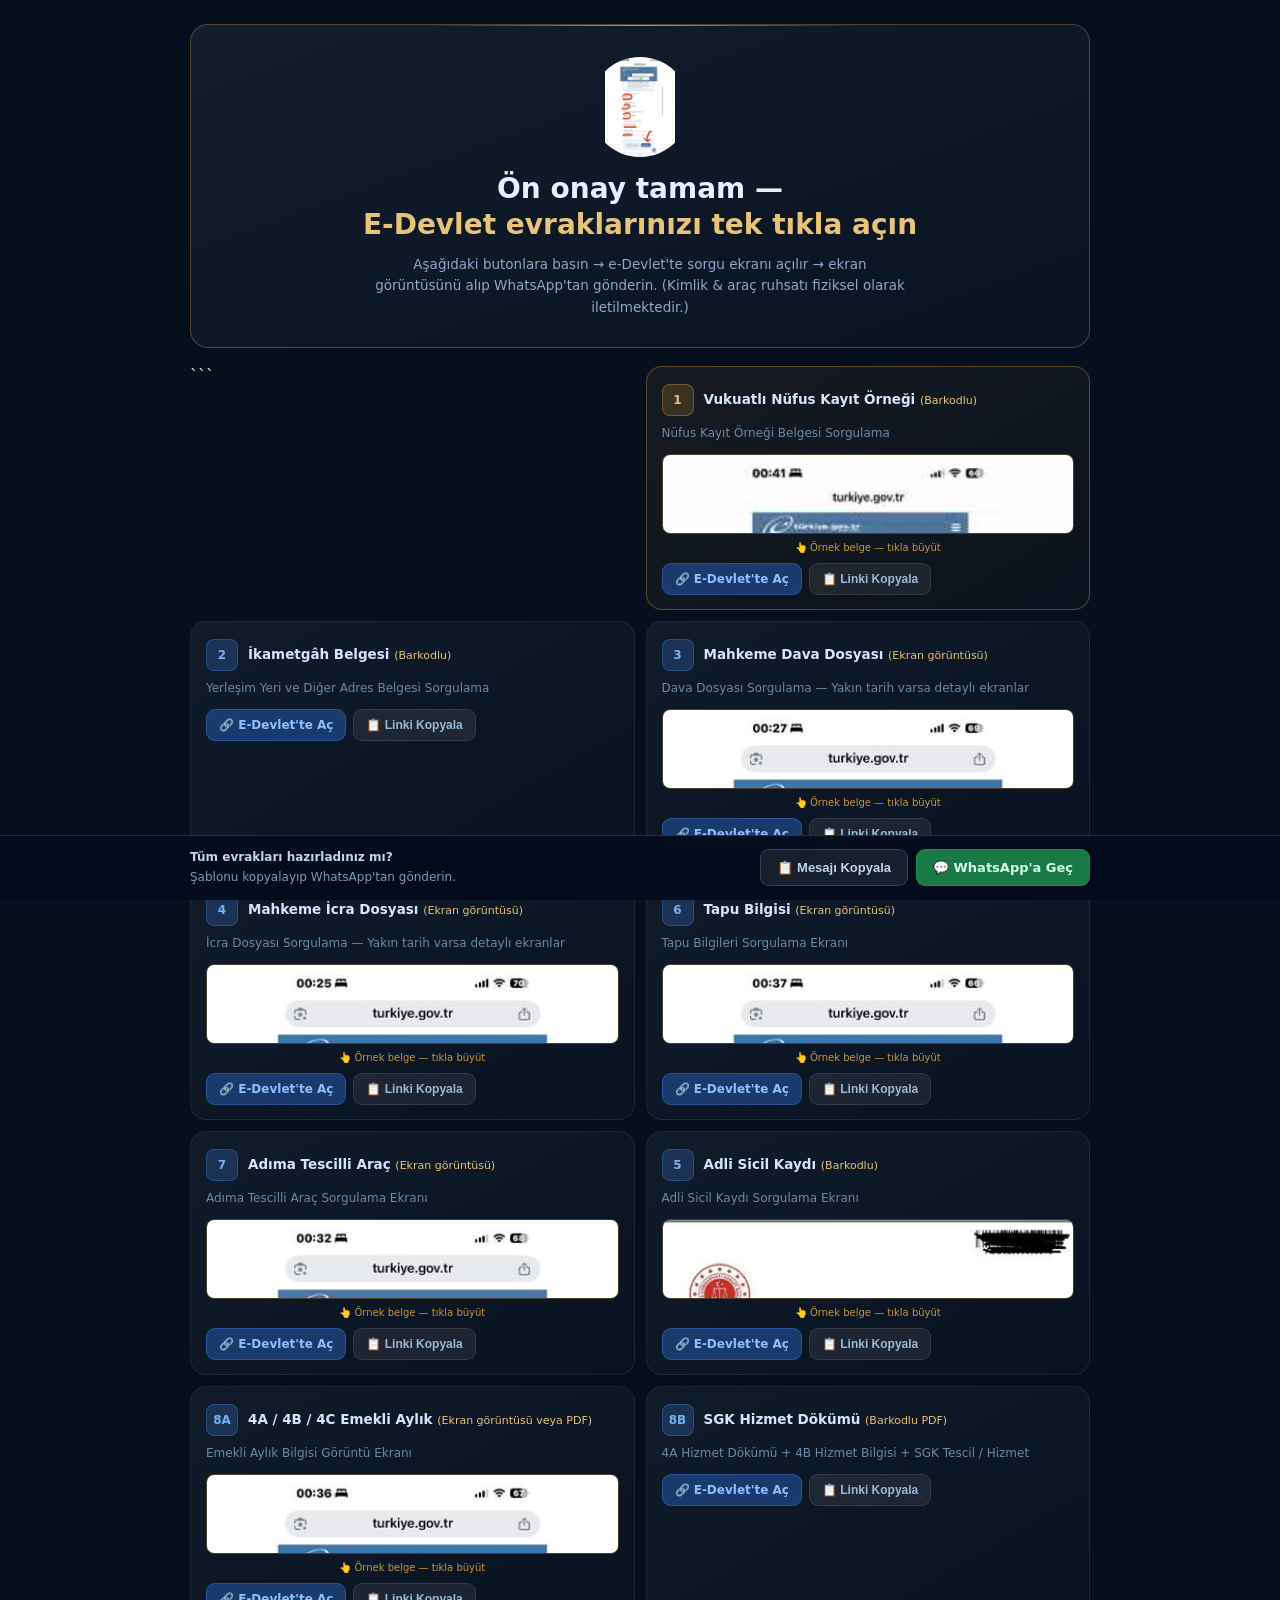
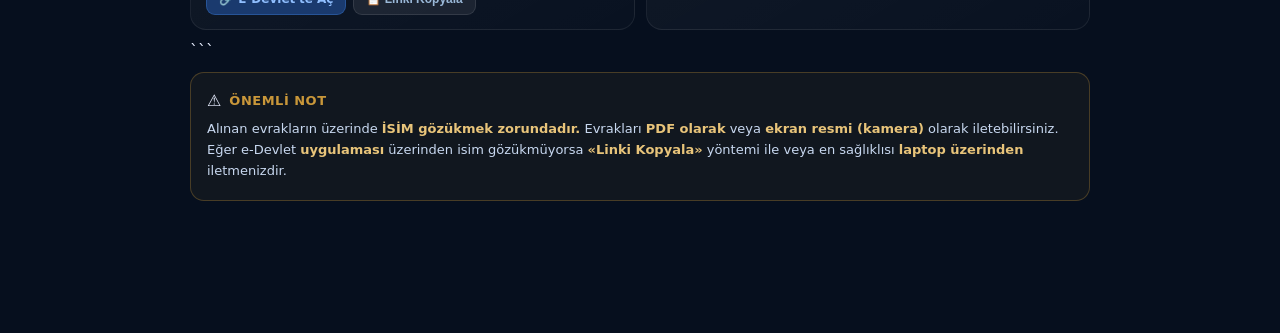
==== evrak-talebi.html @ c614c7ca "panel: ekip aktivite takip sistemi eklendi - aktiviteKaydet() + sayfaLogla() + logZaman() fonksiyonl" ====
<!doctype html>

<html lang="tr">
<head>
<meta charset="utf-8"/>
<meta name="viewport" content="width=device-width,initial-scale=1"/>
<title>KREDİZMİR | E-Devlet Evrak Portalı</title>
<style>
*,*::before,*::after{box-sizing:border-box;margin:0;padding:0}
body{font-family:system-ui,-apple-system,sans-serif;background:#060f1e;color:#e8eeff;min-height:100vh;padding:24px 14px 120px}
.wrap{max-width:900px;margin:0 auto}
header{text-align:center;padding:32px 20px 28px;margin-bottom:18px;border:1px solid rgba(201,151,58,.35);border-radius:18px;background:linear-gradient(160deg,rgba(255,255,255,.06),rgba(255,255,255,.02));position:relative}
header::before{content:'';position:absolute;top:0;left:50%;transform:translateX(-50%);width:50%;height:1px;background:linear-gradient(90deg,transparent,#c9973a,transparent)}
.logo-badge{display:inline-flex;align-items:center;gap:10px;margin-bottom:14px}
.logo-icon{width:48px;height:48px;border-radius:50%;background:linear-gradient(135deg,#1a3a6e,#0d2145);border:2px solid rgba(201,151,58,.5);display:flex;align-items:center;justify-content:center;font-size:22px}
.logo-name{font-size:15px;font-weight:700;letter-spacing:3px;color:#c9973a;text-transform:uppercase}
h1{font-size:clamp(20px,4vw,28px);font-weight:700;line-height:1.3;margin-bottom:10px}
h1 span{color:#e8c47a}
.sub{color:#8fa8cc;font-size:13.5px;line-height:1.6;max-width:540px;margin:0 auto}
.grid{display:grid;grid-template-columns:repeat(2,1fr);gap:11px;margin-bottom:12px}
@media(max-width:600px){.grid{grid-template-columns:1fr}}
.card{padding:17px 15px 14px;border-radius:16px;border:1px solid rgba(255,255,255,.07);background:linear-gradient(150deg,rgba(255,255,255,.05),rgba(255,255,255,.015));transition:border-color .2s,transform .15s}
.card:hover{border-color:rgba(201,151,58,.3);transform:translateY(-2px)}
.card.hl{border-color:rgba(201,151,58,.4);background:linear-gradient(150deg,rgba(201,151,58,.09),rgba(201,151,58,.03))}
.card-top{display:flex;align-items:center;gap:10px;margin-bottom:8px}
.num{min-width:32px;height:32px;border-radius:8px;background:rgba(58,123,213,.25);border:1px solid rgba(58,123,213,.4);display:flex;align-items:center;justify-content:center;font-size:12px;font-weight:700;color:#7ab0f0;flex-shrink:0}
.card.hl .num{background:rgba(201,151,58,.2);border-color:rgba(201,151,58,.4);color:#e8c47a}
.card-title{font-size:13.5px;font-weight:600;color:#d6e4ff;line-height:1.3}
.card-desc{font-size:12px;color:#6a8aaa;margin-bottom:12px;line-height:1.5}
.btnrow{display:flex;gap:7px;flex-wrap:wrap}
.btn{display:inline-flex;align-items:center;gap:5px;padding:8px 12px;border-radius:9px;font-size:12px;font-weight:600;cursor:pointer;text-decoration:none;border:none;transition:opacity .15s,transform .1s;white-space:nowrap}
.btn:active{transform:scale(.97)}
.btn-open{background:#1a3a6e;color:#90bfff;border:1px solid rgba(58,123,213,.4)}
.btn-open:hover{background:#1e4480}
.btn-copy{background:rgba(255,255,255,.07);color:#9ab8d8;border:1px solid rgba(255,255,255,.1);cursor:pointer}
.btn-copy:hover{background:rgba(255,255,255,.12)}
.note{padding:18px 16px;border-radius:14px;margin-bottom:12px;border:1px solid rgba(201,151,58,.3);background:rgba(201,151,58,.06)}
.note-head{display:flex;align-items:center;gap:8px;margin-bottom:8px}
.note-head span{font-size:13px;font-weight:700;letter-spacing:.5px;color:#c9973a;text-transform:uppercase}
.note p{font-size:13px;line-height:1.65;color:#c8d8f0}
.note strong{color:#e8c47a}
.bar{position:fixed;bottom:0;left:0;right:0;padding:12px 16px 14px;background:rgba(5,12,28,.97);border-top:1px solid rgba(201,151,58,.25);z-index:100}
.bar-inner{max-width:900px;margin:0 auto;display:flex;align-items:center;justify-content:space-between;gap:12px;flex-wrap:wrap}
.bar-note{font-size:12px;color:#7a9ab8;line-height:1.5}
.bar-note strong{color:#c0d4ee;display:block;margin-bottom:2px}
.bar-btns{display:flex;gap:8px;flex-shrink:0}
.btn-copy-all{background:rgba(255,255,255,.08);color:#c0d4ee;border:1px solid rgba(255,255,255,.15);padding:10px 16px;font-size:13px}
.btn-wa{background:#1a7a47;color:#d4ffea;border:1px solid rgba(0,200,100,.3);padding:10px 16px;font-size:13px}
.toast{position:fixed;bottom:90px;left:50%;transform:translateX(-50%) translateY(10px);background:#1a3a6e;color:#a8d4ff;border:1px solid rgba(58,123,213,.4);padding:9px 20px;border-radius:30px;font-size:13px;font-weight:600;opacity:0;pointer-events:none;transition:all .25s;white-space:nowrap;z-index:200}
.toast.show{opacity:1;transform:translateX(-50%) translateY(0)}
</style>
</head>
<body>
<div class="wrap">

  <header>
    <div class="logo-badge">
      <img src="[data-uri]" alt="KREDİZMİR Logo" style="width:100px;height:100px;object-fit:contain;border-radius:50%;">
    </div>
    <h1>Ön onay tamam —<br><span>E-Devlet evraklarınızı tek tıkla açın</span></h1>
    <p class="sub">Aşağıdaki butonlara basın → e-Devlet'te sorgu ekranı açılır → ekran görüntüsünü alıp WhatsApp'tan gönderin. (Kimlik &amp; araç ruhsatı fiziksel olarak iletilmektedir.)</p>
  </header>

  <div class="grid">

```
<div class="card hl">
  <div class="card-top"><div class="num">1</div><div class="card-title">Vukuatlı Nüfus Kayıt Örneği <span style="color:#e8c47a;font-weight:400;font-size:11px">(Barkodlu)</span></div></div>
  <p class="card-desc">Nüfus Kayıt Örneği Belgesi Sorgulama</p>
  <div style="margin-bottom:10px;cursor:pointer;" onclick="this.querySelector('img').style.height=this.querySelector('img').style.height==='auto'?'80px':'auto'">
    <img src="[data-uri]" alt="Örnek Belge" style="width:100%;height:80px;object-fit:cover;object-position:top;border-radius:8px;border:1px solid rgba(201,151,58,.3);transition:height .3s;">
    <div style="font-size:10px;color:#c9973a;text-align:center;margin-top:4px;">👆 Örnek belge — tıkla büyüt</div>
  </div>
  <div class="btnrow">
    <a class="btn btn-open" href="https://www.turkiye.gov.tr/nvi-nufus-kayit-ornegi-belgesi-sorgulama" target="_blank" rel="noopener">🔗 E-Devlet'te Aç</a>
    <button class="btn btn-copy" onclick="kopyala('https://www.turkiye.gov.tr/nvi-nufus-kayit-ornegi-belgesi-sorgulama')">📋 Linki Kopyala</button>
  </div>
</div>

<div class="card">
  <div class="card-top"><div class="num">2</div><div class="card-title">İkametgâh Belgesi <span style="color:#e8c47a;font-weight:400;font-size:11px">(Barkodlu)</span></div></div>
  <p class="card-desc">Yerleşim Yeri ve Diğer Adres Belgesi Sorgulama</p>
  <div class="btnrow">
    <a class="btn btn-open" href="https://www.turkiye.gov.tr/nvi-yerlesim-yeri-ve-diger-adres-belgesi-sorgulama" target="_blank" rel="noopener">🔗 E-Devlet'te Aç</a>
    <button class="btn btn-copy" onclick="kopyala('https://www.turkiye.gov.tr/nvi-yerlesim-yeri-ve-diger-adres-belgesi-sorgulama')">📋 Linki Kopyala</button>
  </div>
</div>

<div class="card">
  <div class="card-top"><div class="num">3</div><div class="card-title">Mahkeme Dava Dosyası <span style="color:#e8c47a;font-weight:400;font-size:11px">(Ekran görüntüsü)</span></div></div>
  <p class="card-desc">Dava Dosyası Sorgulama — Yakın tarih varsa detaylı ekranlar</p>
  <div style="margin-bottom:10px;cursor:pointer;" onclick="this.querySelector('img').style.height=this.querySelector('img').style.height==='auto'?'80px':'auto'">
    <img src="[data-uri]" alt="Örnek Belge" style="width:100%;height:80px;object-fit:cover;object-position:top;border-radius:8px;border:1px solid rgba(201,151,58,.3);transition:height .3s;" title="Örneği görmek için tıkla">
    <div style="font-size:10px;color:#c9973a;text-align:center;margin-top:4px;">👆 Örnek belge — tıkla büyüt</div>
  </div>
  <div class="btnrow">
    <a class="btn btn-open" href="https://www.turkiye.gov.tr/davalarim" target="_blank" rel="noopener">🔗 E-Devlet'te Aç</a>
    <button class="btn btn-copy" onclick="kopyala('https://www.turkiye.gov.tr/davalarim')">📋 Linki Kopyala</button>
  </div>
</div>

<div class="card">
  <div class="card-top"><div class="num">4</div><div class="card-title">Mahkeme İcra Dosyası <span style="color:#e8c47a;font-weight:400;font-size:11px">(Ekran görüntüsü)</span></div></div>
  <p class="card-desc">İcra Dosyası Sorgulama — Yakın tarih varsa detaylı ekranlar</p>
  <div style="margin-bottom:10px;cursor:pointer;" onclick="this.querySelector('img').style.height=this.querySelector('img').style.height==='auto'?'80px':'auto'">
    <img src="[data-uri]" alt="Örnek Belge" style="width:100%;height:80px;object-fit:cover;object-position:top;border-radius:8px;border:1px solid rgba(201,151,58,.3);transition:height .3s;" title="Örneği görmek için tıkla">
    <div style="font-size:10px;color:#c9973a;text-align:center;margin-top:4px;">👆 Örnek belge — tıkla büyüt</div>
  </div>
  <div class="btnrow">
    <a class="btn btn-open" href="https://www.turkiye.gov.tr/adalet-icra-dosyasi-sorgulama" target="_blank" rel="noopener">🔗 E-Devlet'te Aç</a>
    <button class="btn btn-copy" onclick="kopyala('https://www.turkiye.gov.tr/adalet-icra-dosyasi-sorgulama')">📋 Linki Kopyala</button>
  </div>
</div>

<div class="card">
  <div class="card-top"><div class="num">6</div><div class="card-title">Tapu Bilgisi <span style="color:#e8c47a;font-weight:400;font-size:11px">(Ekran görüntüsü)</span></div></div>
  <p class="card-desc">Tapu Bilgileri Sorgulama Ekranı</p>
  <div style="margin-bottom:10px;cursor:pointer;" onclick="this.querySelector('img').style.height=this.querySelector('img').style.height==='auto'?'80px':'auto'">
    <img src="[data-uri]" alt="Örnek Belge" style="width:100%;height:80px;object-fit:cover;object-position:top;border-radius:8px;border:1px solid rgba(201,151,58,.3);transition:height .3s;">
    <div style="font-size:10px;color:#c9973a;text-align:center;margin-top:4px;">👆 Örnek belge — tıkla büyüt</div>
  </div>
  <div class="btnrow">
    <a class="btn btn-open" href="https://www.turkiye.gov.tr/tapu-bilgileri-sorgulama" target="_blank" rel="noopener">🔗 E-Devlet'te Aç</a>
    <button class="btn btn-copy" onclick="kopyala('https://www.turkiye.gov.tr/tapu-bilgileri-sorgulama')">📋 Linki Kopyala</button>
  </div>
</div>

<div class="card">
  <div class="card-top"><div class="num">7</div><div class="card-title">Adıma Tescilli Araç <span style="color:#e8c47a;font-weight:400;font-size:11px">(Ekran görüntüsü)</span></div></div>
  <p class="card-desc">Adıma Tescilli Araç Sorgulama Ekranı</p>
  <div style="margin-bottom:10px;cursor:pointer;" onclick="this.querySelector('img').style.height=this.querySelector('img').style.height==='auto'?'80px':'auto'">
    <img src="[data-uri]" alt="Örnek Belge" style="width:100%;height:80px;object-fit:cover;object-position:top;border-radius:8px;border:1px solid rgba(201,151,58,.3);transition:height .3s;">
    <div style="font-size:10px;color:#c9973a;text-align:center;margin-top:4px;">👆 Örnek belge — tıkla büyüt</div>
  </div>
  <div class="btnrow">
    <a class="btn btn-open" href="https://www.turkiye.gov.tr/emniyet-adima-tescilli-arac-sorgulama" target="_blank" rel="noopener">🔗 E-Devlet'te Aç</a>
    <button class="btn btn-copy" onclick="kopyala('https://www.turkiye.gov.tr/emniyet-adima-tescilli-arac-sorgulama')">📋 Linki Kopyala</button>
  </div>
</div>

<div class="card">
  <div class="card-top"><div class="num">5</div><div class="card-title">Adli Sicil Kaydı <span style="color:#e8c47a;font-weight:400;font-size:11px">(Barkodlu)</span></div></div>
  <p class="card-desc">Adli Sicil Kaydı Sorgulama Ekranı</p>
  <div style="margin-bottom:10px;cursor:pointer;" onclick="this.querySelector('img').style.height=this.querySelector('img').style.height==='auto'?'80px':'auto'">
    <img src="[data-uri]" alt="Örnek Belge" style="width:100%;height:80px;object-fit:cover;object-position:top;border-radius:8px;border:1px solid rgba(201,151,58,.3);transition:height .3s;" title="Örneği görmek için tıkla">
    <div style="font-size:10px;color:#c9973a;text-align:center;margin-top:4px;">👆 Örnek belge — tıkla büyüt</div>
  </div>
  <div class="btnrow">
    <a class="btn btn-open" href="https://www.turkiye.gov.tr/adli-sicil-kaydi" target="_blank" rel="noopener">🔗 E-Devlet'te Aç</a>
    <button class="btn btn-copy" onclick="kopyala('https://www.turkiye.gov.tr/adli-sicil-kaydi')">📋 Linki Kopyala</button>
  </div>
</div>

<div class="card">
  <div class="card-top"><div class="num">8A</div><div class="card-title">4A / 4B / 4C Emekli Aylık <span style="color:#e8c47a;font-weight:400;font-size:11px">(Ekran görüntüsü veya PDF)</span></div></div>
  <p class="card-desc">Emekli Aylık Bilgisi Görüntü Ekranı</p>
  <div style="margin-bottom:10px;cursor:pointer;" onclick="this.querySelector('img').style.height=this.querySelector('img').style.height==='auto'?'80px':'auto'">
    <img src="[data-uri]" alt="Örnek Belge" style="width:100%;height:80px;object-fit:cover;object-position:top;border-radius:8px;border:1px solid rgba(201,151,58,.3);transition:height .3s;">
    <div style="font-size:10px;color:#c9973a;text-align:center;margin-top:4px;">👆 Örnek belge — tıkla büyüt</div>
  </div>
  <div class="btnrow">
    <a class="btn btn-open" href="https://www.turkiye.gov.tr/4a-emekli-aylik-bilgisi" target="_blank" rel="noopener">🔗 E-Devlet'te Aç</a>
    <button class="btn btn-copy" onclick="kopyala('https://www.turkiye.gov.tr/4a-emekli-aylik-bilgisi')">📋 Linki Kopyala</button>
  </div>
</div>

<div class="card">
  <div class="card-top"><div class="num">8B</div><div class="card-title">SGK Hizmet Dökümü <span style="color:#e8c47a;font-weight:400;font-size:11px">(Barkodlu PDF)</span></div></div>
  <p class="card-desc">4A Hizmet Dökümü + 4B Hizmet Bilgisi + SGK Tescil / Hizmet</p>
  <div class="btnrow">
    <a class="btn btn-open" href="https://www.turkiye.gov.tr/4a-hizmet-dokumu" target="_blank" rel="noopener">🔗 E-Devlet'te Aç</a>
    <button class="btn btn-copy" onclick="kopyala('https://www.turkiye.gov.tr/4a-hizmet-dokumu')">📋 Linki Kopyala</button>
  </div>
</div>
```

  </div>

  <div class="note">
    <div class="note-head">⚠️ <span>Önemli Not</span></div>
    <p>
      Alınan evrakların üzerinde <strong>İSİM gözükmek zorundadır.</strong>
      Evrakları <strong>PDF olarak</strong> veya <strong>ekran resmi (kamera)</strong> olarak iletebilirsiniz.
      Eğer e-Devlet <strong>uygulaması</strong> üzerinden isim gözükmüyorsa
      <strong>«Linki Kopyala»</strong> yöntemi ile veya en sağlıklısı <strong>laptop üzerinden</strong> iletmenizdir.
    </p>
  </div>

</div>

<div class="bar">
  <div class="bar-inner">
    <div class="bar-note">
      <strong>Tüm evrakları hazırladınız mı?</strong>
      Şablonu kopyalayıp WhatsApp'tan gönderin.
    </div>
    <div class="bar-btns">
      <button class="btn btn-copy-all" onclick="mesajiKopyala()">📋 Mesajı Kopyala</button>
      <a class="btn btn-wa" id="btnWA" href="https://wa.me/905307258789?text=Merhaba%20KREDİZMİR%2C%20ön%20onay%20evraklarım%20aşağıdadır." target="_blank" rel="noopener">💬 WhatsApp'a Geç</a>
    </div>
  </div>
</div>

<div class="toast" id="toast"></div>

<script>
(function(){try{var s=sessionStorage.getItem("panelGiris");if(s&&s!=="1"){var k=JSON.parse(s);if(k&&k.kullanici){var l=JSON.parse(localStorage.getItem("kredizmir_aktivite")||"[]");l.unshift({zaman:new Date().toISOString(),kullanici:k.kullanici,ad:k.ad,olay:"sayfa",sayfa:"Evrak Talebi"});if(l.length>200)l=l.slice(0,200);localStorage.setItem("kredizmir_aktivite",JSON.stringify(l));}}}catch(e){}})();
var toastT;
function toast(m){
  clearTimeout(toastT);
  var el=document.getElementById("toast");
  el.textContent=m;el.classList.add("show");
  toastT=setTimeout(function(){el.classList.remove("show")},1400);
}
function kopyala(url){
  if(navigator.clipboard){
    navigator.clipboard.writeText(url).then(function(){toast("Link kopyalandı ✅")});
  } else {
    var ta=document.createElement("textarea");
    ta.value=url;ta.style.position="fixed";ta.style.left="-9999px";
    document.body.appendChild(ta);ta.focus();ta.select();
    document.execCommand("copy");ta.remove();
    toast("Link kopyalandı ✅");
  }
}
function mesajiKopyala(){
  var m="Merhaba KREDİZMİR, ön onay evraklarım aşağıdadır:\n\n• [1] Vukuatlı Nüfus Kayıt Örneği: (ekledim)\n• [2] İkametgâh Belgesi: (ekledim)\n• [3] Mahkeme Dava Dosyası: (ekledim)\n• [4] Mahkeme İcra Dosyası: (ekledim)\n• [5] Adli Sicil Kaydı: (ekledim)\n• [6] Tapu Bilgisi: (ekledim)\n• [7] Adıma Tescilli Araç: (ekledim)\n• [8A] 4A / 4B / 4C Emekli Aylık: (ekledim)\n• [8B] SGK Hizmet Dökümü: (ekledim)\n\nNot: Ekran görüntülerinde isim görünmektedir.";
  if(navigator.clipboard){
    navigator.clipboard.writeText(m).then(function(){toast("Mesaj kopyalandı ✅")});
  } else {
    var ta=document.createElement("textarea");
    ta.value=m;ta.style.position="fixed";ta.style.left="-9999px";
    document.body.appendChild(ta);ta.focus();ta.select();
    document.execCommand("copy");ta.remove();
    toast("Mesaj kopyalandı ✅");
  }
}
</script>

</body>
</html>
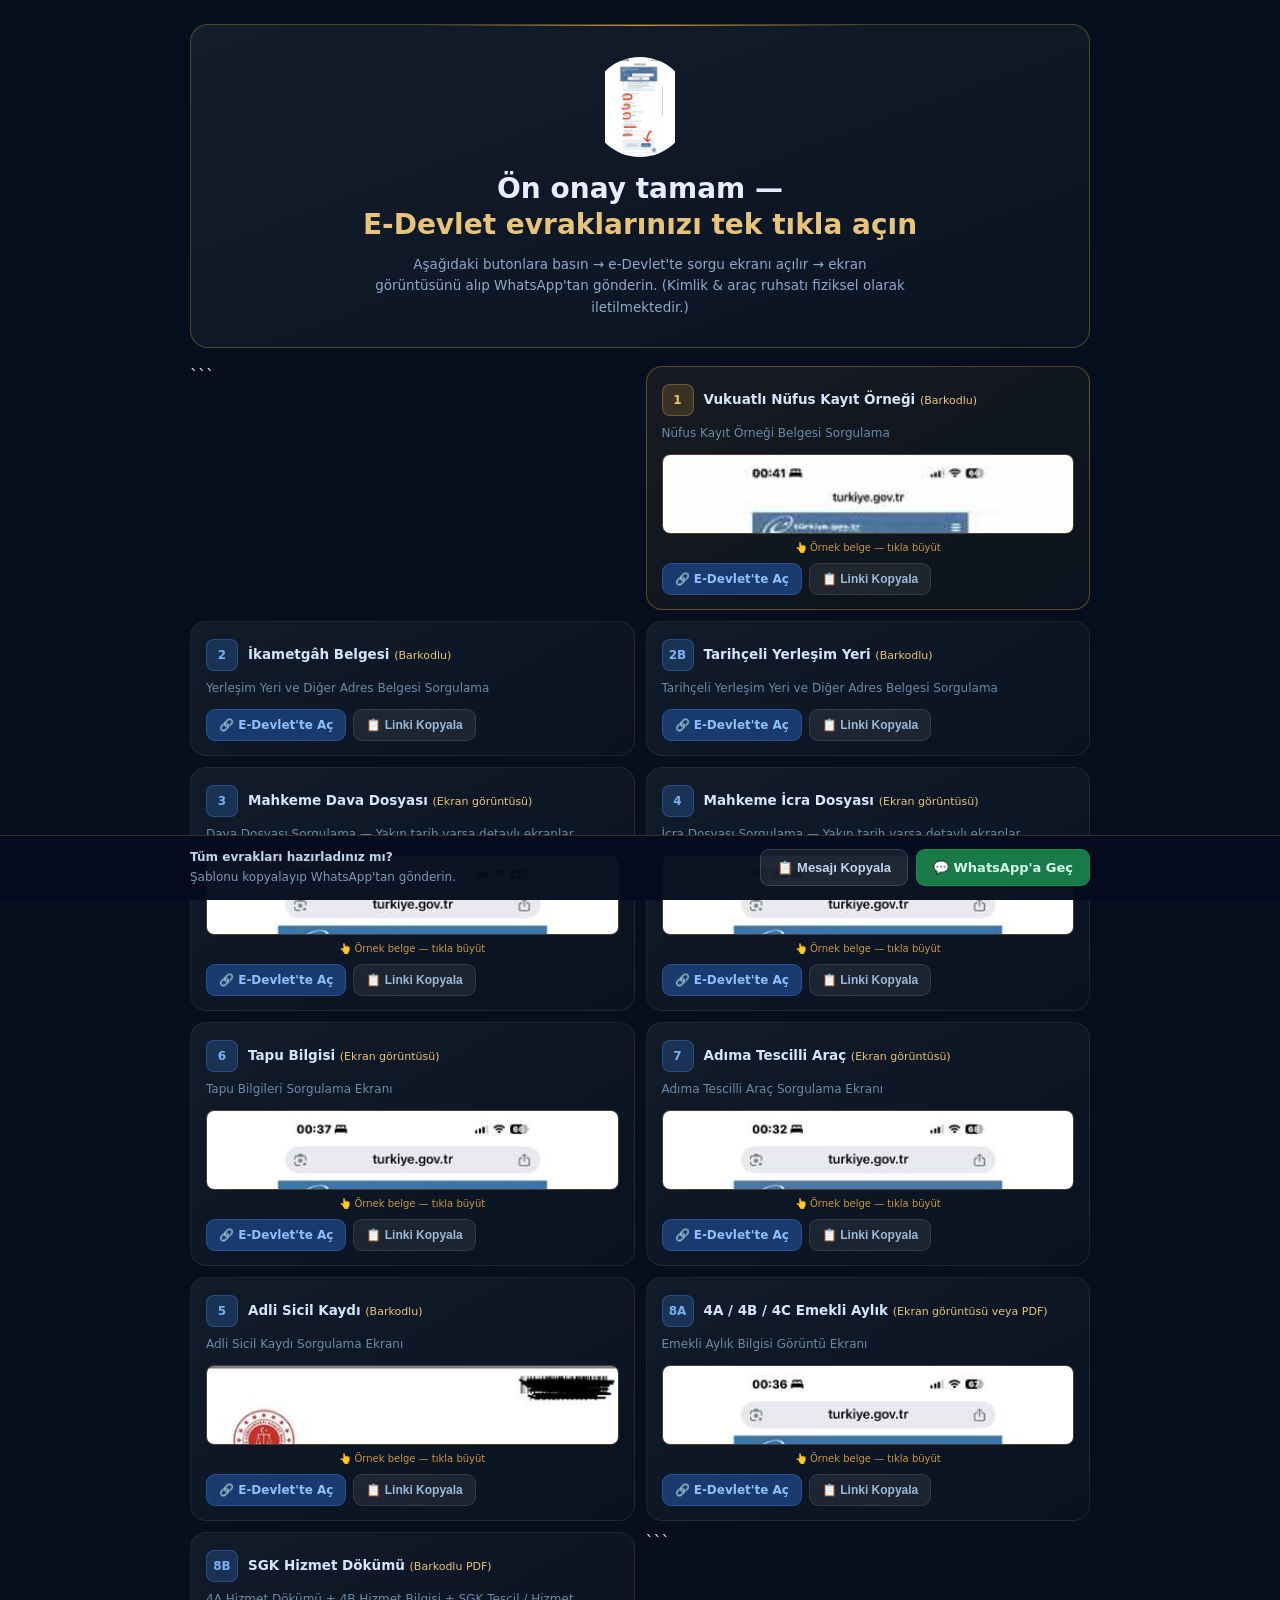
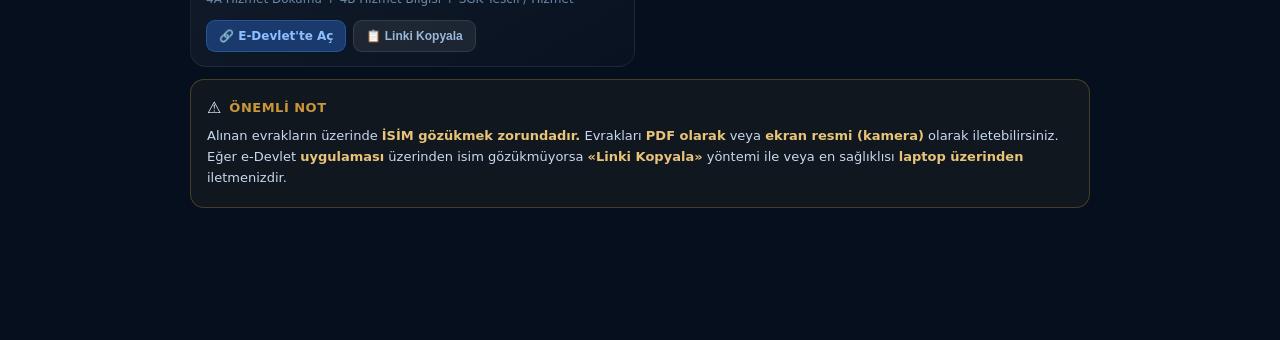
==== commit 4d8d9048: "evrak-talebi: tarihçeli yerleşim yeri kartı eklendi Kart 2B olarak İkametgâh'ın hemen ardına eklendi" ====
--- a/evrak-talebi.html
+++ b/evrak-talebi.html
@@ -87,6 +87,15 @@
 </div>
 
 <div class="card">
+  <div class="card-top"><div class="num">2B</div><div class="card-title">Tarihçeli Yerleşim Yeri <span style="color:#e8c47a;font-weight:400;font-size:11px">(Barkodlu)</span></div></div>
+  <p class="card-desc">Tarihçeli Yerleşim Yeri ve Diğer Adres Belgesi Sorgulama</p>
+  <div class="btnrow">
+    <a class="btn btn-open" href="https://www.turkiye.gov.tr/nvi-tarihceli-yerlesim-yeri-ve-diger-adres-belgesi-sorgulama" target="_blank" rel="noopener">🔗 E-Devlet'te Aç</a>
+    <button class="btn btn-copy" onclick="kopyala('https://www.turkiye.gov.tr/nvi-tarihceli-yerlesim-yeri-ve-diger-adres-belgesi-sorgulama')">📋 Linki Kopyala</button>
+  </div>
+</div>
+
+<div class="card">
   <div class="card-top"><div class="num">3</div><div class="card-title">Mahkeme Dava Dosyası <span style="color:#e8c47a;font-weight:400;font-size:11px">(Ekran görüntüsü)</span></div></div>
   <p class="card-desc">Dava Dosyası Sorgulama — Yakın tarih varsa detaylı ekranlar</p>
   <div style="margin-bottom:10px;cursor:pointer;" onclick="this.querySelector('img').style.height=this.querySelector('img').style.height==='auto'?'80px':'auto'">
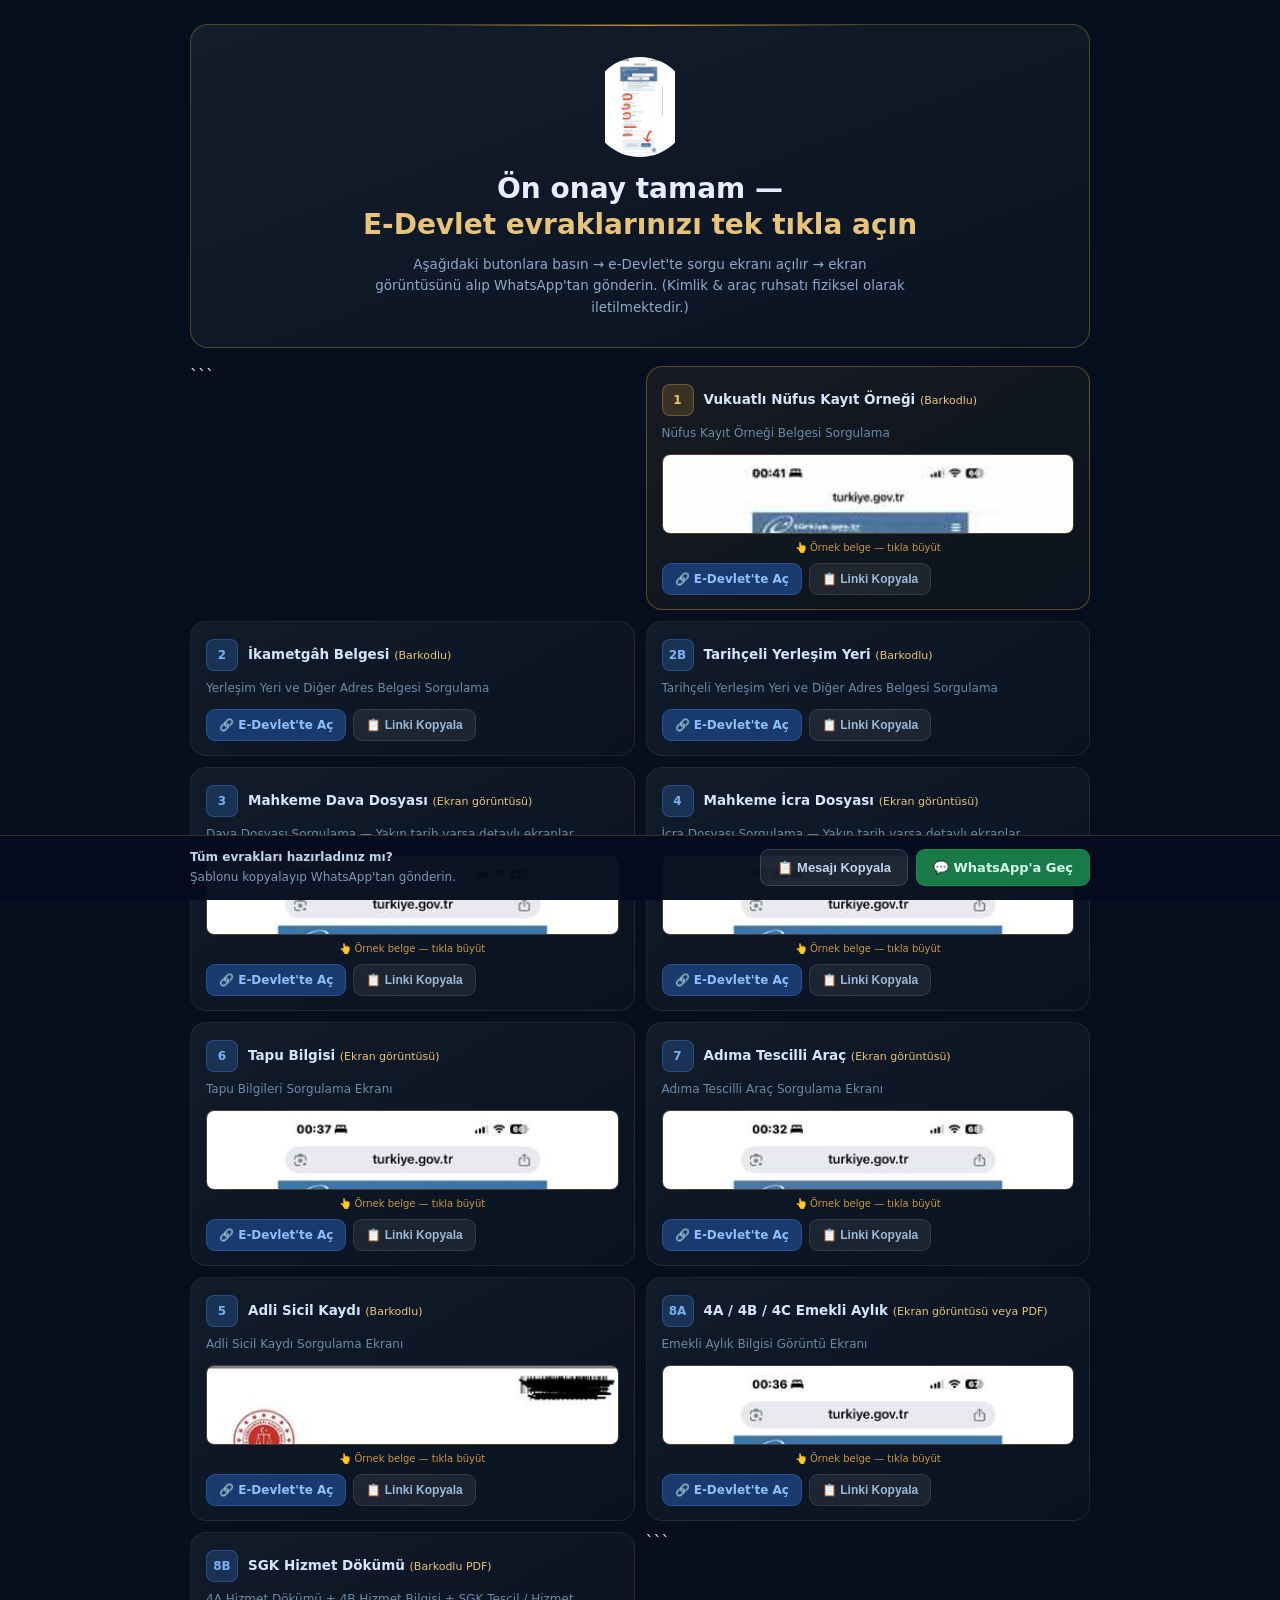
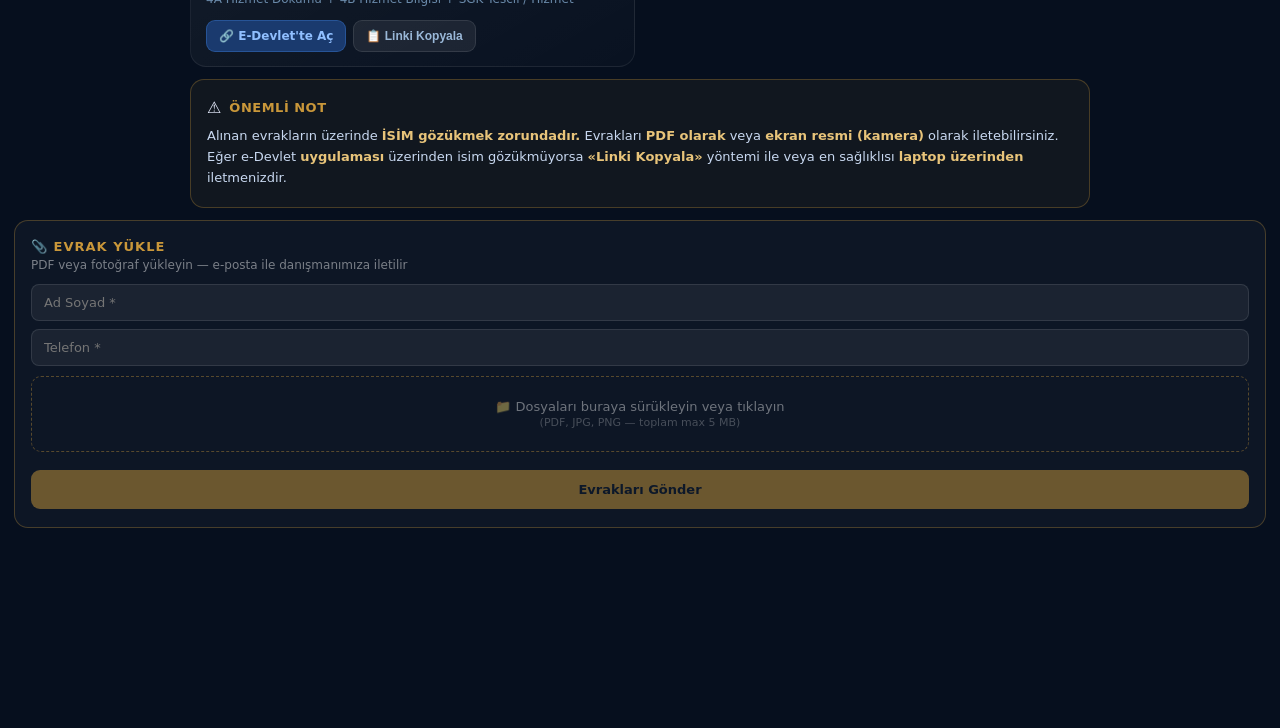
==== commit 405e4f3c: "evrak-talebi: Formspree ile dosya yükleme bölümü eklendi Müşteri ad/telefon + dosya (PDF/JPG/PNG) se" ====
--- a/evrak-talebi.html
+++ b/evrak-talebi.html
@@ -46,6 +46,24 @@
 .bar-btns{display:flex;gap:8px;flex-shrink:0}
 .btn-copy-all{background:rgba(255,255,255,.08);color:#c0d4ee;border:1px solid rgba(255,255,255,.15);padding:10px 16px;font-size:13px}
 .btn-wa{background:#1a7a47;color:#d4ffea;border:1px solid rgba(0,200,100,.3);padding:10px 16px;font-size:13px}
+.upload-section{margin:0 0 80px;padding:18px 16px;background:rgba(255,255,255,.03);border:1px solid rgba(201,151,58,.3);border-radius:14px}
+.upload-title{font-size:13px;font-weight:700;letter-spacing:1px;color:#c9973a;text-transform:uppercase;margin-bottom:4px}
+.upload-desc{font-size:12px;color:rgba(255,255,255,.45);margin-bottom:12px}
+.upload-inputs{display:flex;flex-direction:column;gap:8px;margin-bottom:10px}
+.upload-inputs input{background:rgba(255,255,255,.06);border:1px solid rgba(255,255,255,.1);border-radius:8px;padding:10px 12px;color:#e8e4d8;font-size:13px;font-family:inherit;outline:none}
+.upload-inputs input:focus{border-color:rgba(201,151,58,.5)}
+.upload-zone{border:1.5px dashed rgba(201,151,58,.4);border-radius:10px;padding:22px 16px;text-align:center;cursor:pointer;transition:.2s;font-size:13px;color:rgba(255,255,255,.4);margin-bottom:8px}
+.upload-zone:hover,.upload-zone.drag-over{border-color:#c9973a;background:rgba(201,151,58,.06);color:#c9973a}
+.file-list{display:flex;flex-direction:column;gap:5px;margin-bottom:10px}
+.file-item{display:flex;justify-content:space-between;align-items:center;background:rgba(255,255,255,.05);border-radius:7px;padding:7px 10px;font-size:12px;color:#b8d4ee}
+.file-item span{color:rgba(255,255,255,.35);font-size:11px}
+.btn-upload{width:100%;padding:12px;background:#c9973a;border:none;border-radius:9px;color:#0d1b2e;font-size:13px;font-weight:700;cursor:pointer;font-family:inherit;transition:.2s}
+.btn-upload:hover{background:#e0a840}
+.btn-upload:disabled{opacity:.5;cursor:default}
+.upload-status{margin-top:10px;font-size:13px;font-weight:600;text-align:center;display:none}
+.upload-status.ok{color:#4caf50;display:block}
+.upload-status.err{color:#e05050;display:block}
+.size-warn{font-size:11px;color:#e08050;margin-bottom:8px;display:none}
 .toast{position:fixed;bottom:90px;left:50%;transform:translateX(-50%) translateY(10px);background:#1a3a6e;color:#a8d4ff;border:1px solid rgba(58,123,213,.4);padding:9px 20px;border-radius:30px;font-size:13px;font-weight:600;opacity:0;pointer-events:none;transition:all .25s;white-space:nowrap;z-index:200}
 .toast.show{opacity:1;transform:translateX(-50%) translateY(0)}
 </style>
@@ -195,6 +213,26 @@
     </p>
   </div>
 
+</div>
+
+<div class="upload-section">
+  <div class="upload-title">📎 Evrak Yükle</div>
+  <p class="upload-desc">PDF veya fotoğraf yükleyin — e-posta ile danışmanımıza iletilir</p>
+  <form id="uploadForm">
+    <div class="upload-inputs">
+      <input id="u_ad"  type="text" placeholder="Ad Soyad *" required autocomplete="name">
+      <input id="u_tel" type="tel"  placeholder="Telefon *"  required autocomplete="tel">
+    </div>
+    <div class="upload-zone" id="uploadZone">
+      📁 Dosyaları buraya sürükleyin veya tıklayın<br>
+      <small style="font-size:11px;opacity:.6">(PDF, JPG, PNG — toplam max 5 MB)</small>
+      <input type="file" id="fileInput" multiple accept=".pdf,.jpg,.jpeg,.png" hidden>
+    </div>
+    <div class="size-warn" id="sizeWarn">⚠ Toplam dosya boyutu 5 MB'ı aşıyor, lütfen daha az dosya seçin.</div>
+    <div class="file-list" id="fileList"></div>
+    <button type="submit" class="btn-upload" id="btnUpload" disabled>Evrakları Gönder</button>
+    <div class="upload-status" id="uploadStatus"></div>
+  </form>
 </div>
 
 <div class="bar">
@@ -244,6 +282,88 @@
     toast("Mesaj kopyalandı ✅");
   }
 }
+
+// ── EVRAK YÜKLEME ──────────────────────────────────────────
+(function(){
+  var ENDPOINT = 'https://formspree.io/f/xbdpjavp';
+  var MAX_BYTES = 5 * 1024 * 1024; // 5 MB
+  var zone     = document.getElementById('uploadZone');
+  var input    = document.getElementById('fileInput');
+  var list     = document.getElementById('fileList');
+  var btn      = document.getElementById('btnUpload');
+  var status   = document.getElementById('uploadStatus');
+  var sizeWarn = document.getElementById('sizeWarn');
+  var files    = [];
+
+  zone.addEventListener('click', function(){ input.click(); });
+  zone.addEventListener('dragover', function(e){ e.preventDefault(); zone.classList.add('drag-over'); });
+  zone.addEventListener('dragleave', function(){ zone.classList.remove('drag-over'); });
+  zone.addEventListener('drop', function(e){
+    e.preventDefault(); zone.classList.remove('drag-over');
+    addFiles(e.dataTransfer.files);
+  });
+  input.addEventListener('change', function(){ addFiles(this.files); this.value=''; });
+
+  function addFiles(newFiles){
+    for(var i=0;i<newFiles.length;i++) files.push(newFiles[i]);
+    render();
+  }
+  function removeFile(i){ files.splice(i,1); render(); }
+
+  function render(){
+    var total = files.reduce(function(s,f){return s+f.size;},0);
+    var over  = total > MAX_BYTES;
+    sizeWarn.style.display = over ? 'block' : 'none';
+    btn.disabled = over || files.length === 0;
+    list.innerHTML = '';
+    files.forEach(function(f,i){
+      var item = document.createElement('div');
+      item.className = 'file-item';
+      item.innerHTML = '📄 ' + f.name + '<span>' + (f.size/1024).toFixed(0) + ' KB &nbsp;<button onclick="removeFile('+i+')" style="background:none;border:none;color:#e05050;cursor:pointer;font-size:13px;">✕</button></span>';
+      list.appendChild(item);
+    });
+  }
+  window.removeFile = removeFile;
+
+  document.getElementById('uploadForm').addEventListener('submit', function(e){
+    e.preventDefault();
+    var ad  = document.getElementById('u_ad').value.trim();
+    var tel = document.getElementById('u_tel').value.trim();
+    if(!ad || !tel){ alert('Ad Soyad ve Telefon zorunludur.'); return; }
+    if(files.length === 0){ alert('Lütfen en az bir dosya seçin.'); return; }
+
+    btn.disabled = true;
+    btn.textContent = 'Gönderiliyor…';
+    status.className = 'upload-status';
+    status.textContent = '';
+
+    var fd = new FormData();
+    fd.append('Ad Soyad', ad);
+    fd.append('Telefon', tel);
+    fd.append('_subject', 'KREDİZMİR Evrak – ' + ad);
+    files.forEach(function(f){ fd.append('evrak', f, f.name); });
+
+    fetch(ENDPOINT, { method:'POST', body:fd, headers:{ 'Accept':'application/json' } })
+      .then(function(r){ return r.json(); })
+      .then(function(r){
+        if(r.ok){
+          status.className='upload-status ok';
+          status.textContent='✅ Evraklar başarıyla gönderildi!';
+          files=[]; render();
+          document.getElementById('u_ad').value='';
+          document.getElementById('u_tel').value='';
+        } else {
+          throw new Error('Formspree hatası');
+        }
+      })
+      .catch(function(){
+        status.className='upload-status err';
+        status.textContent='❌ Gönderilemedi, lütfen tekrar deneyin.';
+        btn.disabled=false;
+        btn.textContent='Evrakları Gönder';
+      });
+  });
+})();
 </script>
 
 </body>
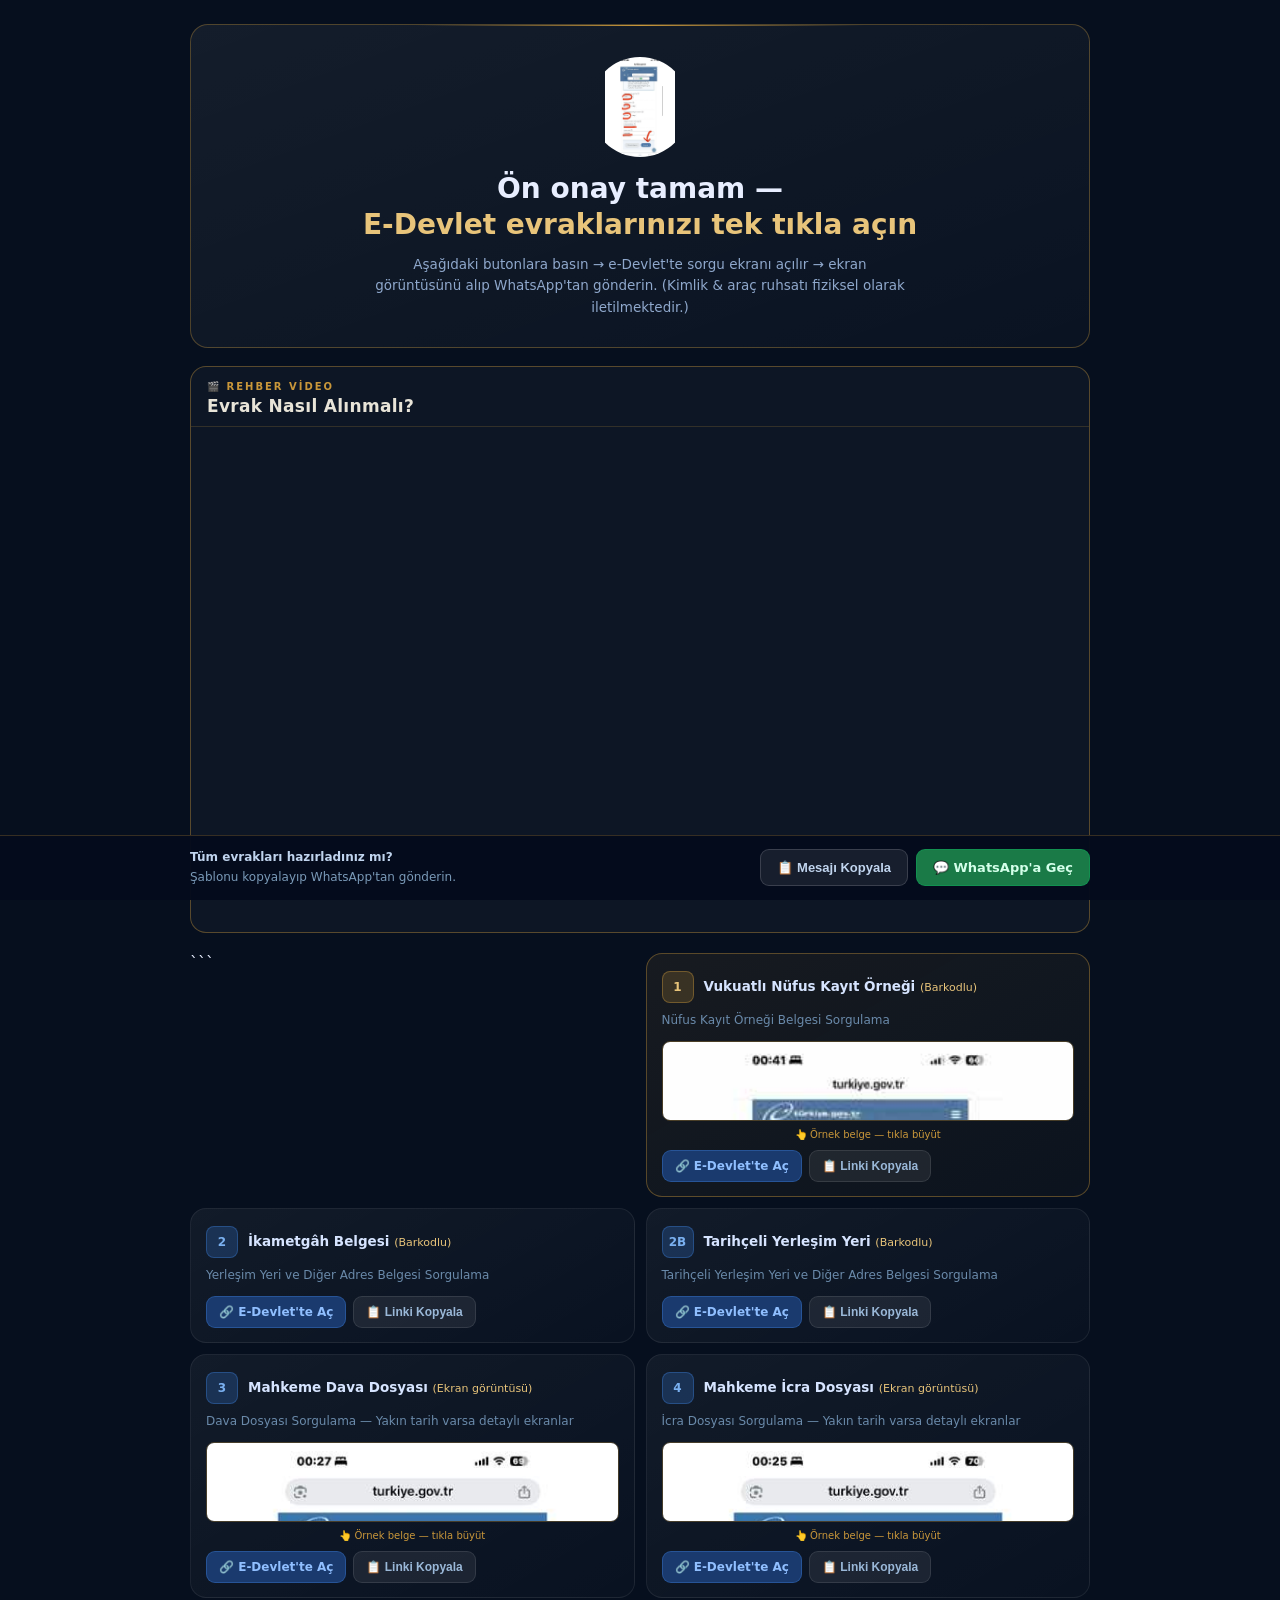
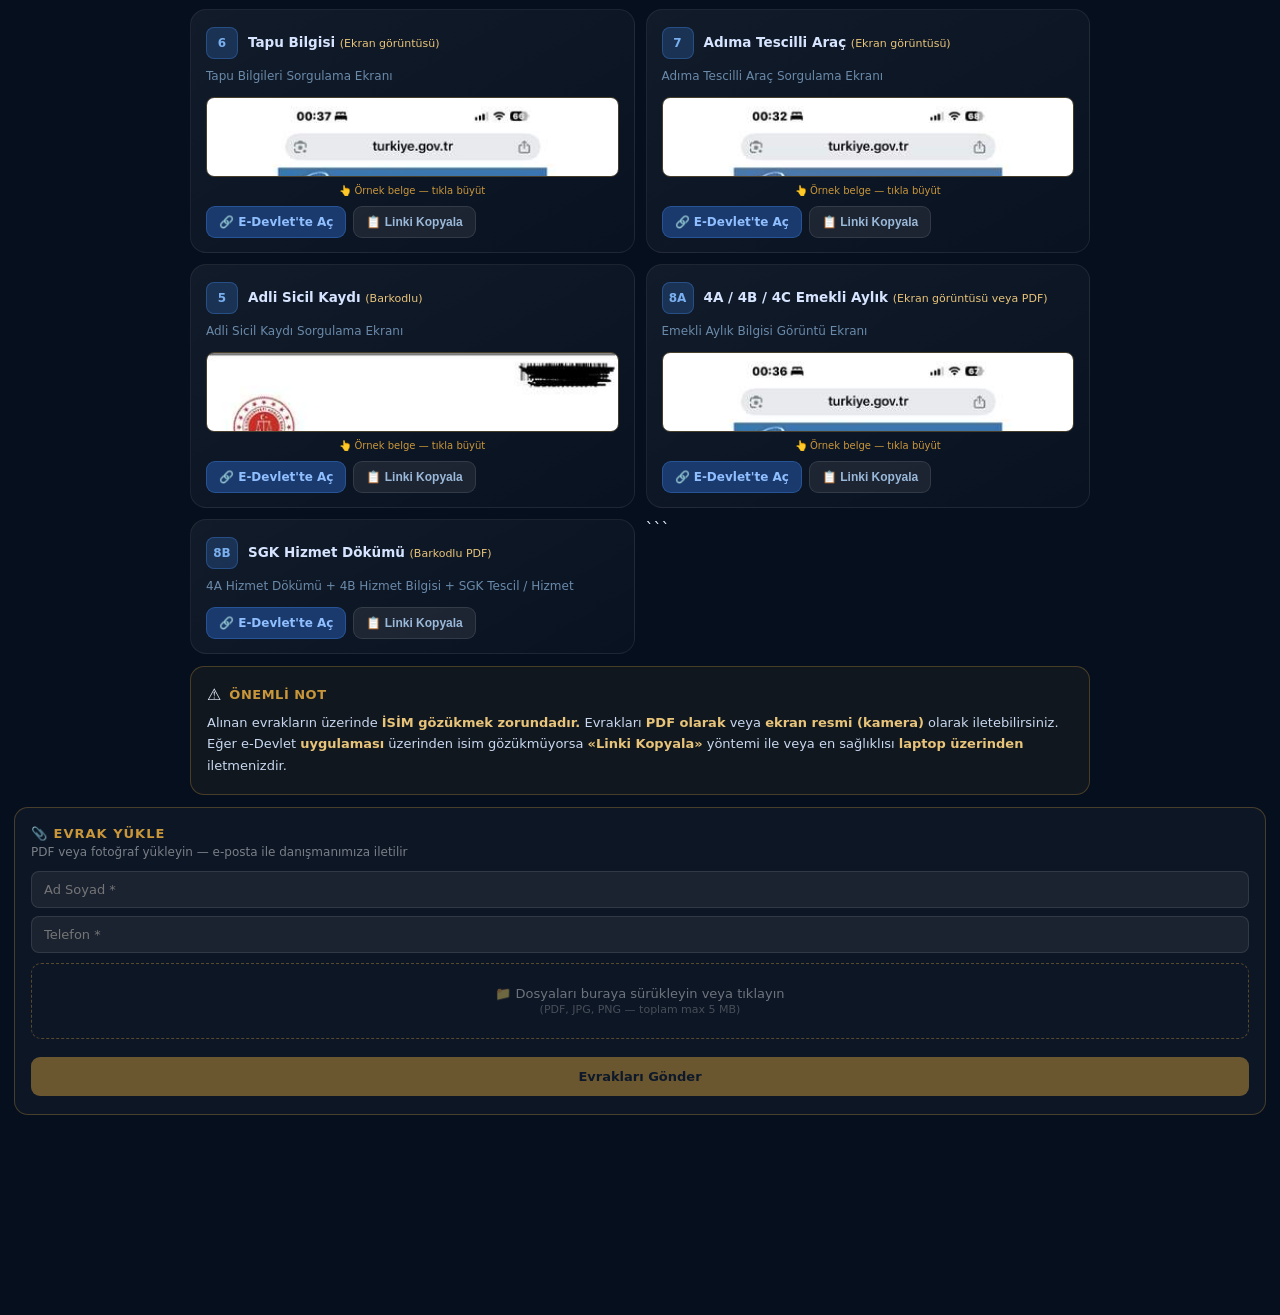
==== commit b575a651: "evrak-talebi: 'Evrak Nasıl Alınmalı?' video bölümü eklendi Google Drive embed, kart listesinin üstün" ====
--- a/evrak-talebi.html
+++ b/evrak-talebi.html
@@ -79,6 +79,21 @@
     <p class="sub">Aşağıdaki butonlara basın → e-Devlet'te sorgu ekranı açılır → ekran görüntüsünü alıp WhatsApp'tan gönderin. (Kimlik &amp; araç ruhsatı fiziksel olarak iletilmektedir.)</p>
   </header>
 
+  <div style="margin-bottom:20px;border:1px solid rgba(201,151,58,.4);border-radius:16px;overflow:hidden;background:rgba(255,255,255,.03);">
+    <div style="padding:14px 16px 10px;border-bottom:1px solid rgba(201,151,58,.2);">
+      <div style="font-size:10px;font-weight:700;letter-spacing:2px;text-transform:uppercase;color:#c9973a;margin-bottom:4px;">🎬 Rehber Video</div>
+      <div style="font-size:17px;font-weight:700;color:#e8e4d8;letter-spacing:.3px;">Evrak Nasıl Alınmalı?</div>
+    </div>
+    <div style="position:relative;width:100%;padding-bottom:56.25%;">
+      <iframe
+        src="https://drive.google.com/file/d/1cMzIVu6us7wQpvRCYHoglVRQh34W93QY/preview"
+        style="position:absolute;top:0;left:0;width:100%;height:100%;border:none;"
+        allow="autoplay"
+        allowfullscreen>
+      </iframe>
+    </div>
+  </div>
+
   <div class="grid">
 
 ```
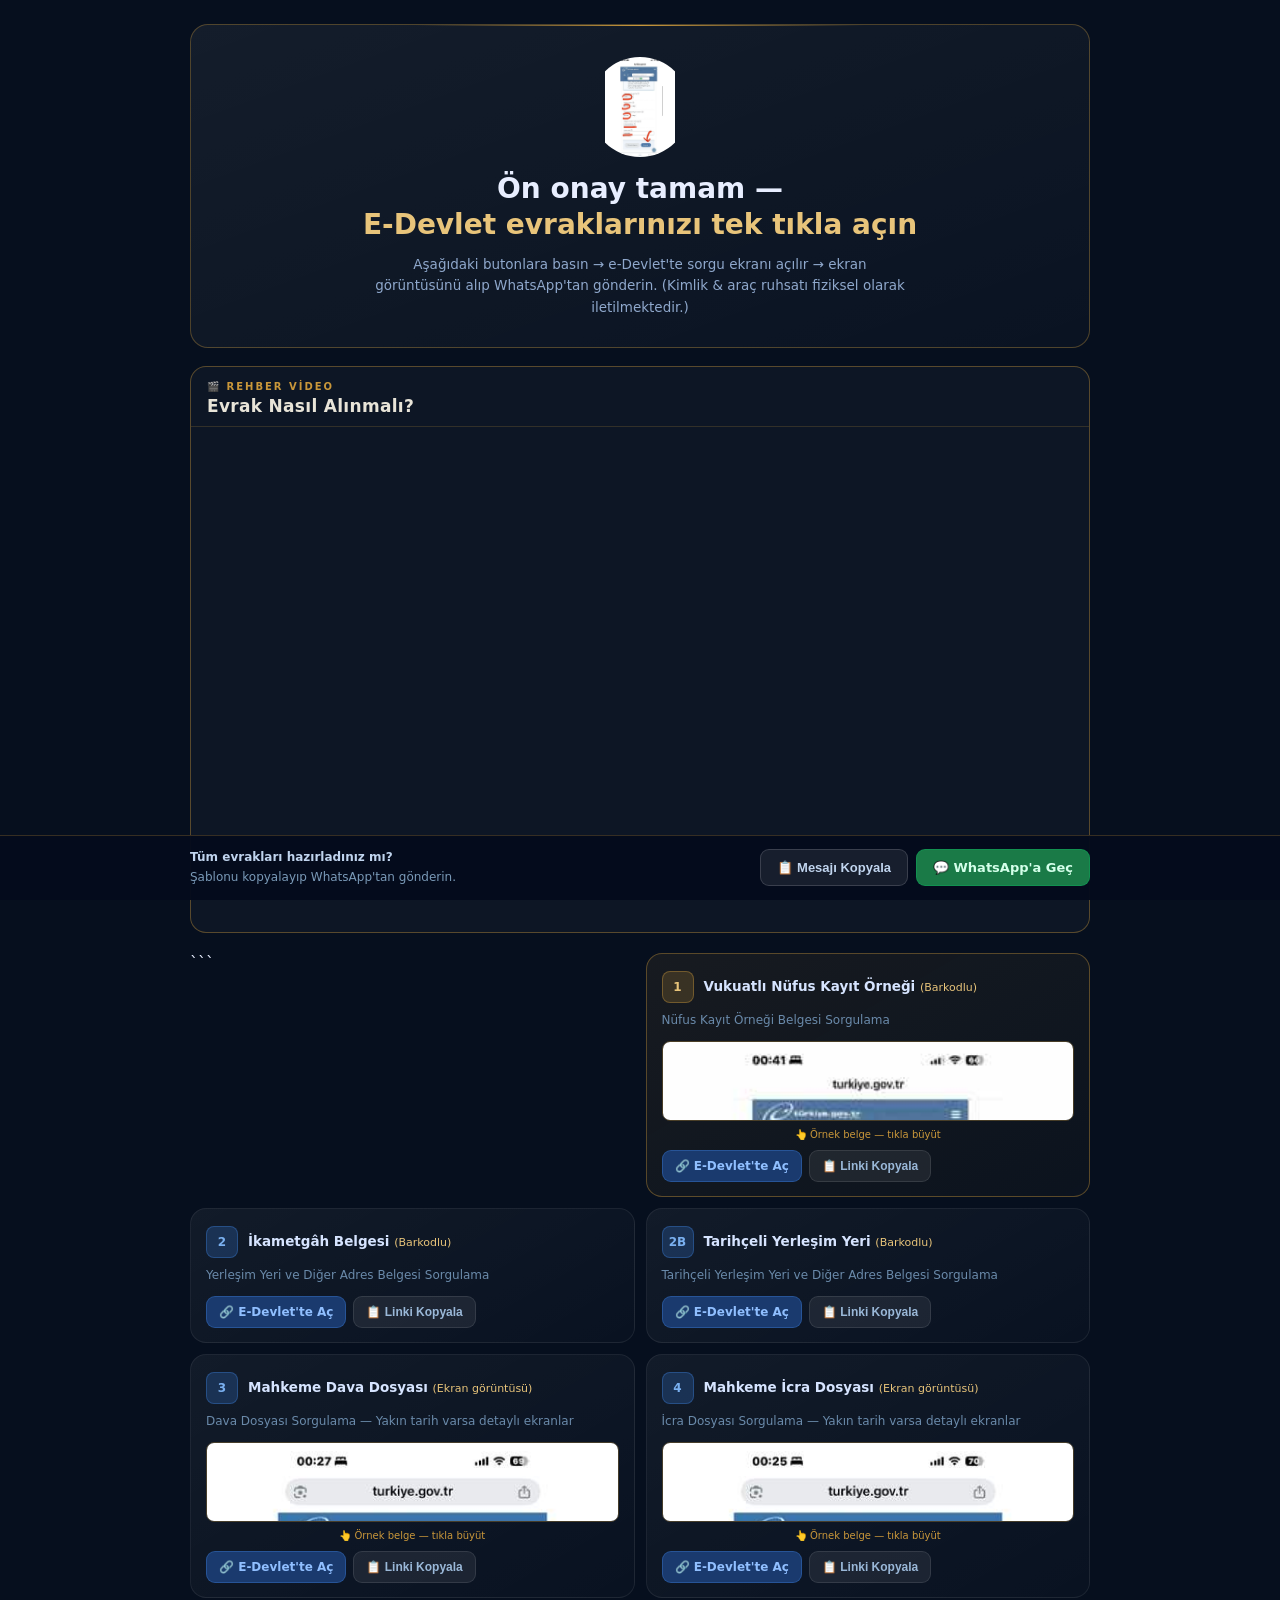
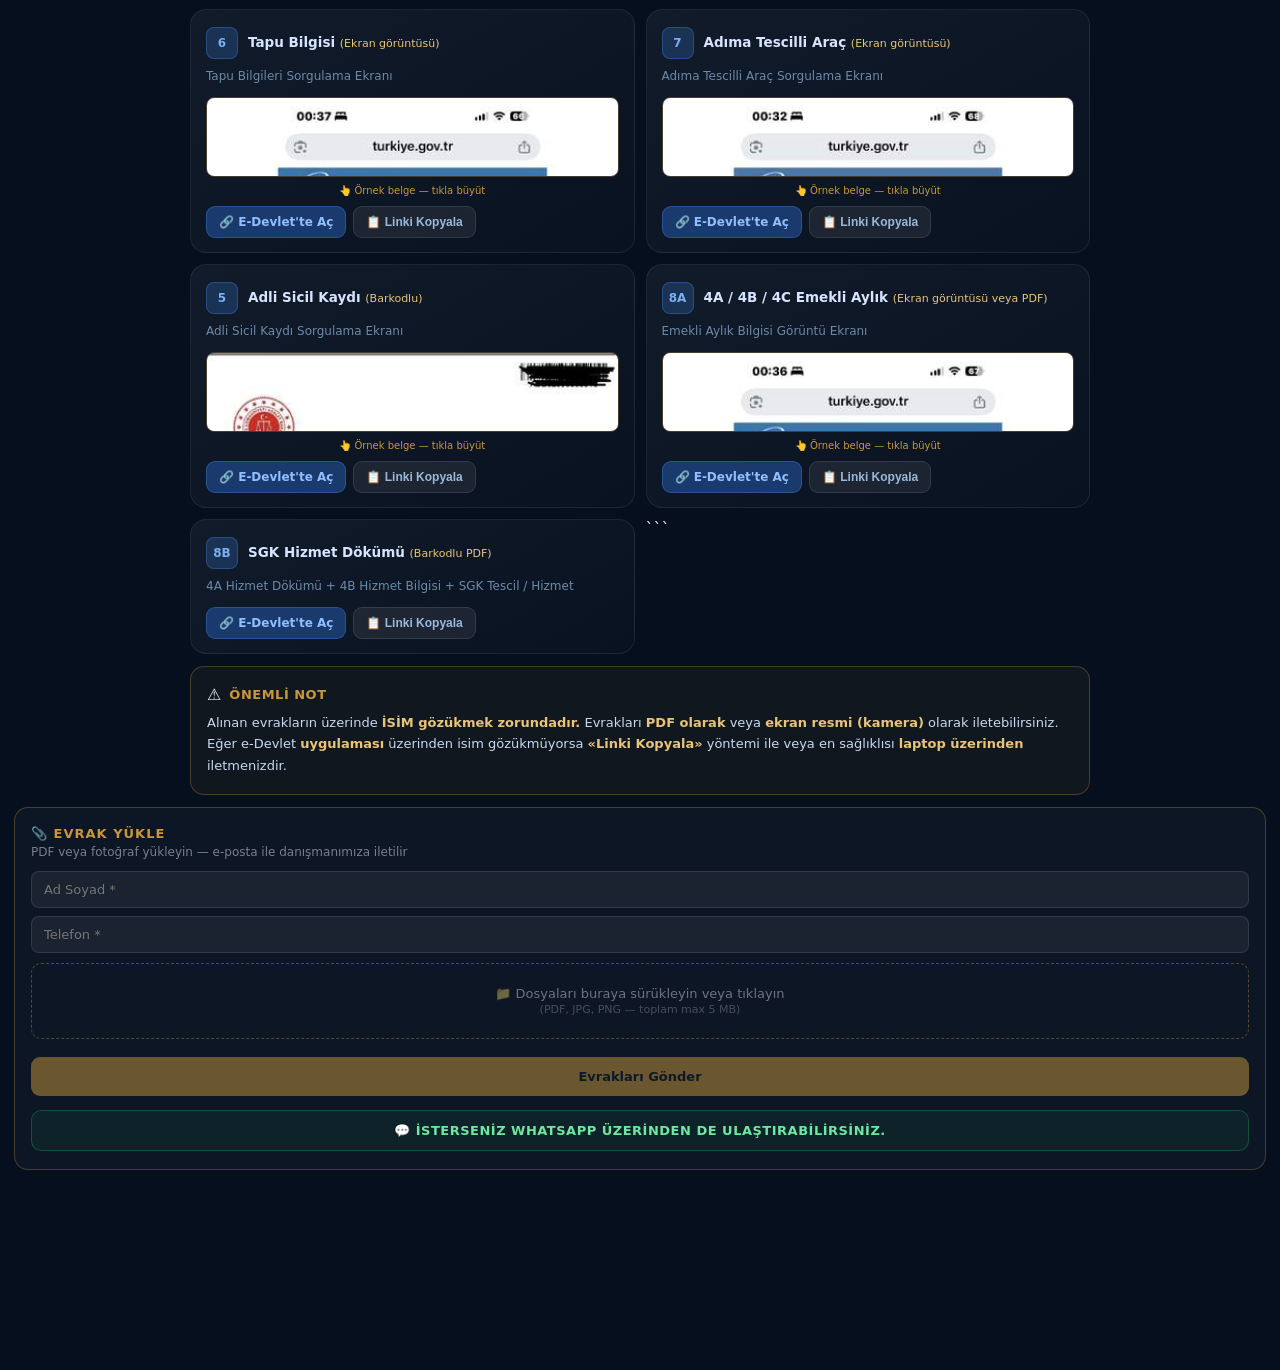
==== commit 0d9b1765: "evrak-talebi: evrak yükle bölümüne whatsapp notu eklendi https://claude.ai/code/session_015Uo7NSXovZ" ====
--- a/evrak-talebi.html
+++ b/evrak-talebi.html
@@ -248,6 +248,9 @@
     <button type="submit" class="btn-upload" id="btnUpload" disabled>Evrakları Gönder</button>
     <div class="upload-status" id="uploadStatus"></div>
   </form>
+  <div style="margin-top:14px;padding:12px 14px;background:rgba(37,211,102,.07);border:1px solid rgba(37,211,102,.25);border-radius:10px;text-align:center;font-size:13px;font-weight:700;color:#6ee8a0;letter-spacing:.5px;">
+    💬 İSTERSENİZ WHATSAPP ÜZERİNDEN DE ULAŞTIRABİLİRSİNİZ.
+  </div>
 </div>
 
 <div class="bar">
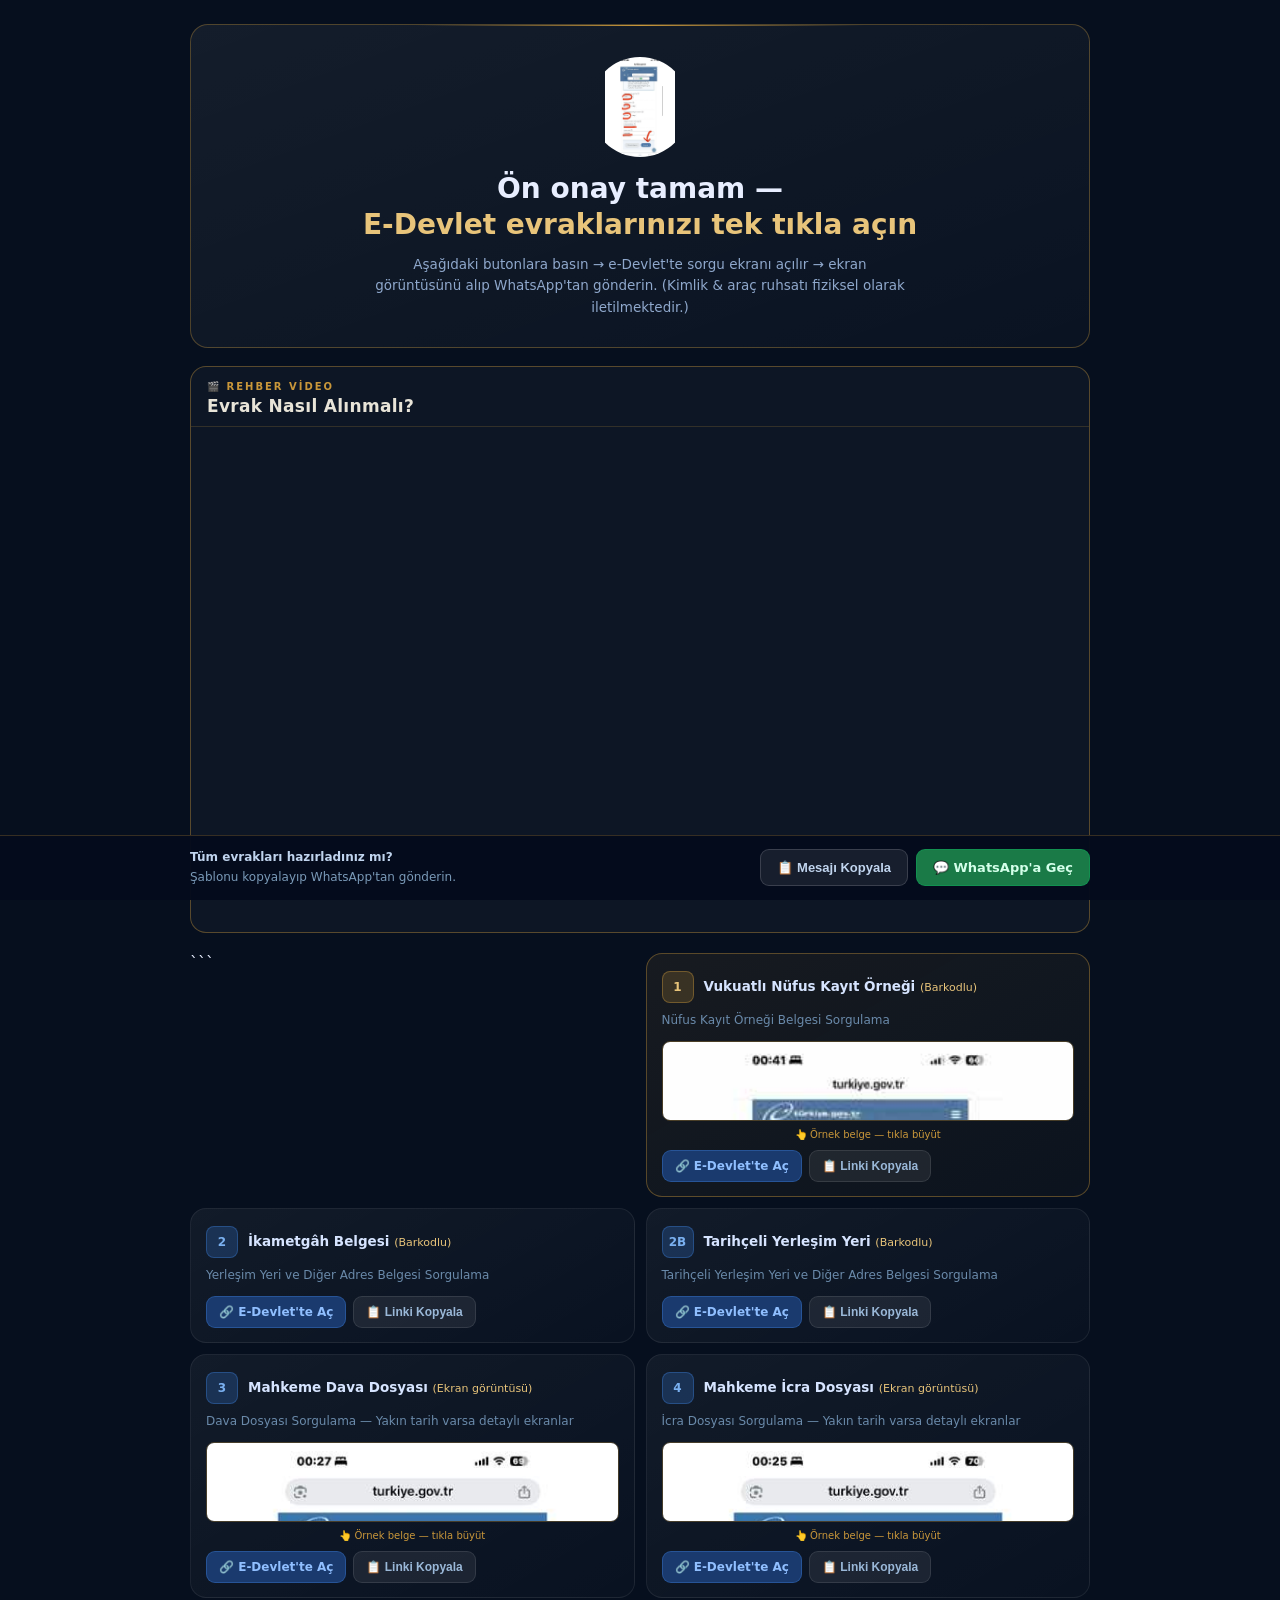
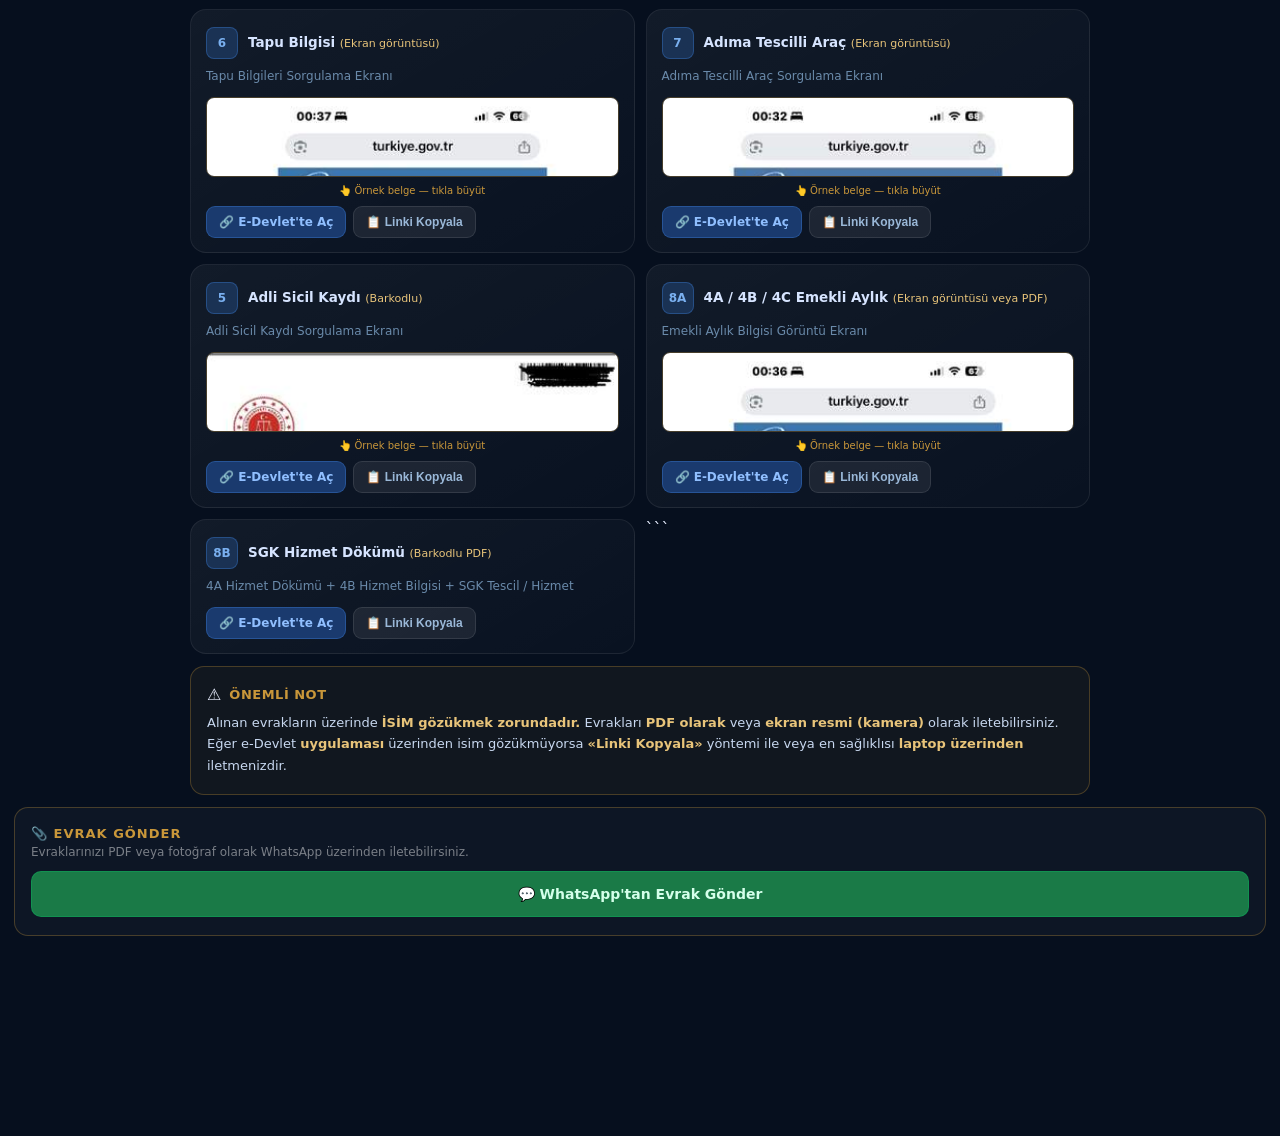
==== commit 353fa669: "evrak-talebi: dosya yükleme kaldırıldı, WA butonu eklendi Formspree dosya yükleme yerine direkt What" ====
--- a/evrak-talebi.html
+++ b/evrak-talebi.html
@@ -231,26 +231,13 @@
 </div>
 
 <div class="upload-section">
-  <div class="upload-title">📎 Evrak Yükle</div>
-  <p class="upload-desc">PDF veya fotoğraf yükleyin — e-posta ile danışmanımıza iletilir</p>
-  <form id="uploadForm">
-    <div class="upload-inputs">
-      <input id="u_ad"  type="text" placeholder="Ad Soyad *" required autocomplete="name">
-      <input id="u_tel" type="tel"  placeholder="Telefon *"  required autocomplete="tel">
-    </div>
-    <div class="upload-zone" id="uploadZone">
-      📁 Dosyaları buraya sürükleyin veya tıklayın<br>
-      <small style="font-size:11px;opacity:.6">(PDF, JPG, PNG — toplam max 5 MB)</small>
-      <input type="file" id="fileInput" multiple accept=".pdf,.jpg,.jpeg,.png" hidden>
-    </div>
-    <div class="size-warn" id="sizeWarn">⚠ Toplam dosya boyutu 5 MB'ı aşıyor, lütfen daha az dosya seçin.</div>
-    <div class="file-list" id="fileList"></div>
-    <button type="submit" class="btn-upload" id="btnUpload" disabled>Evrakları Gönder</button>
-    <div class="upload-status" id="uploadStatus"></div>
-  </form>
-  <div style="margin-top:14px;padding:12px 14px;background:rgba(37,211,102,.07);border:1px solid rgba(37,211,102,.25);border-radius:10px;text-align:center;font-size:13px;font-weight:700;color:#6ee8a0;letter-spacing:.5px;">
-    💬 İSTERSENİZ WHATSAPP ÜZERİNDEN DE ULAŞTIRABİLİRSİNİZ.
-  </div>
+  <div class="upload-title">📎 Evrak Gönder</div>
+  <p class="upload-desc">Evraklarınızı PDF veya fotoğraf olarak WhatsApp üzerinden iletebilirsiniz.</p>
+  <a href="https://wa.me/905307258789?text=Merhaba%20KREDİZMİR%2C%20evraklarımı%20göndermek%20istiyorum." target="_blank"
+     style="display:flex;align-items:center;justify-content:center;gap:10px;width:100%;padding:14px;background:#1a7a47;border:1px solid rgba(0,200,100,.3);border-radius:10px;color:#d4ffea;font-size:14px;font-weight:700;text-decoration:none;transition:.2s;"
+     onmouseover="this.style.background='#1e8f52'" onmouseout="this.style.background='#1a7a47'">
+    💬 WhatsApp'tan Evrak Gönder
+  </a>
 </div>
 
 <div class="bar">
@@ -301,87 +288,6 @@
   }
 }
 
-// ── EVRAK YÜKLEME ──────────────────────────────────────────
-(function(){
-  var ENDPOINT = 'https://formspree.io/f/xbdpjavp';
-  var MAX_BYTES = 5 * 1024 * 1024; // 5 MB
-  var zone     = document.getElementById('uploadZone');
-  var input    = document.getElementById('fileInput');
-  var list     = document.getElementById('fileList');
-  var btn      = document.getElementById('btnUpload');
-  var status   = document.getElementById('uploadStatus');
-  var sizeWarn = document.getElementById('sizeWarn');
-  var files    = [];
-
-  zone.addEventListener('click', function(){ input.click(); });
-  zone.addEventListener('dragover', function(e){ e.preventDefault(); zone.classList.add('drag-over'); });
-  zone.addEventListener('dragleave', function(){ zone.classList.remove('drag-over'); });
-  zone.addEventListener('drop', function(e){
-    e.preventDefault(); zone.classList.remove('drag-over');
-    addFiles(e.dataTransfer.files);
-  });
-  input.addEventListener('change', function(){ addFiles(this.files); this.value=''; });
-
-  function addFiles(newFiles){
-    for(var i=0;i<newFiles.length;i++) files.push(newFiles[i]);
-    render();
-  }
-  function removeFile(i){ files.splice(i,1); render(); }
-
-  function render(){
-    var total = files.reduce(function(s,f){return s+f.size;},0);
-    var over  = total > MAX_BYTES;
-    sizeWarn.style.display = over ? 'block' : 'none';
-    btn.disabled = over || files.length === 0;
-    list.innerHTML = '';
-    files.forEach(function(f,i){
-      var item = document.createElement('div');
-      item.className = 'file-item';
-      item.innerHTML = '📄 ' + f.name + '<span>' + (f.size/1024).toFixed(0) + ' KB &nbsp;<button onclick="removeFile('+i+')" style="background:none;border:none;color:#e05050;cursor:pointer;font-size:13px;">✕</button></span>';
-      list.appendChild(item);
-    });
-  }
-  window.removeFile = removeFile;
-
-  document.getElementById('uploadForm').addEventListener('submit', function(e){
-    e.preventDefault();
-    var ad  = document.getElementById('u_ad').value.trim();
-    var tel = document.getElementById('u_tel').value.trim();
-    if(!ad || !tel){ alert('Ad Soyad ve Telefon zorunludur.'); return; }
-    if(files.length === 0){ alert('Lütfen en az bir dosya seçin.'); return; }
-
-    btn.disabled = true;
-    btn.textContent = 'Gönderiliyor…';
-    status.className = 'upload-status';
-    status.textContent = '';
-
-    var fd = new FormData();
-    fd.append('Ad Soyad', ad);
-    fd.append('Telefon', tel);
-    fd.append('_subject', 'KREDİZMİR Evrak – ' + ad);
-    files.forEach(function(f){ fd.append('evrak', f, f.name); });
-
-    fetch(ENDPOINT, { method:'POST', body:fd, headers:{ 'Accept':'application/json' } })
-      .then(function(r){ return r.json(); })
-      .then(function(r){
-        if(r.ok){
-          status.className='upload-status ok';
-          status.textContent='✅ Evraklar başarıyla gönderildi!';
-          files=[]; render();
-          document.getElementById('u_ad').value='';
-          document.getElementById('u_tel').value='';
-        } else {
-          throw new Error('Formspree hatası');
-        }
-      })
-      .catch(function(){
-        status.className='upload-status err';
-        status.textContent='❌ Gönderilemedi, lütfen tekrar deneyin.';
-        btn.disabled=false;
-        btn.textContent='Evrakları Gönder';
-      });
-  });
-})();
 </script>
 
 </body>
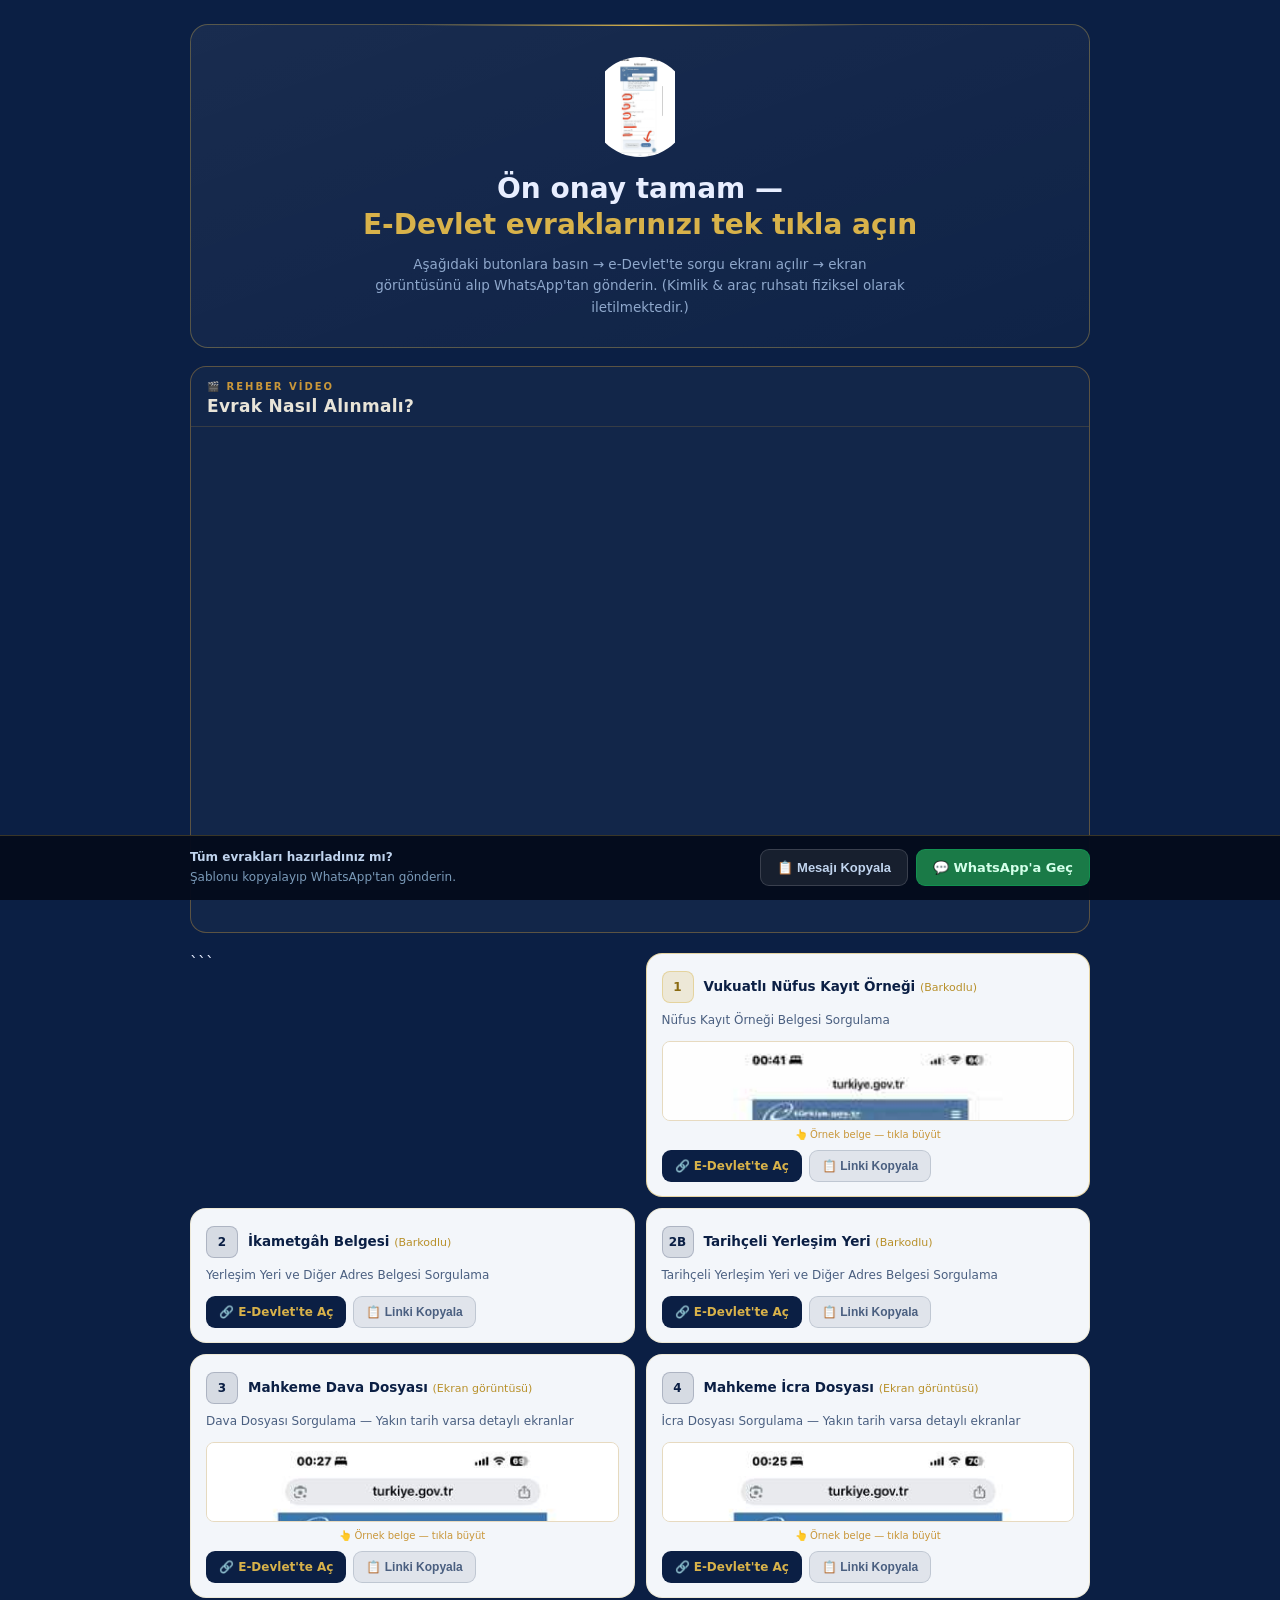
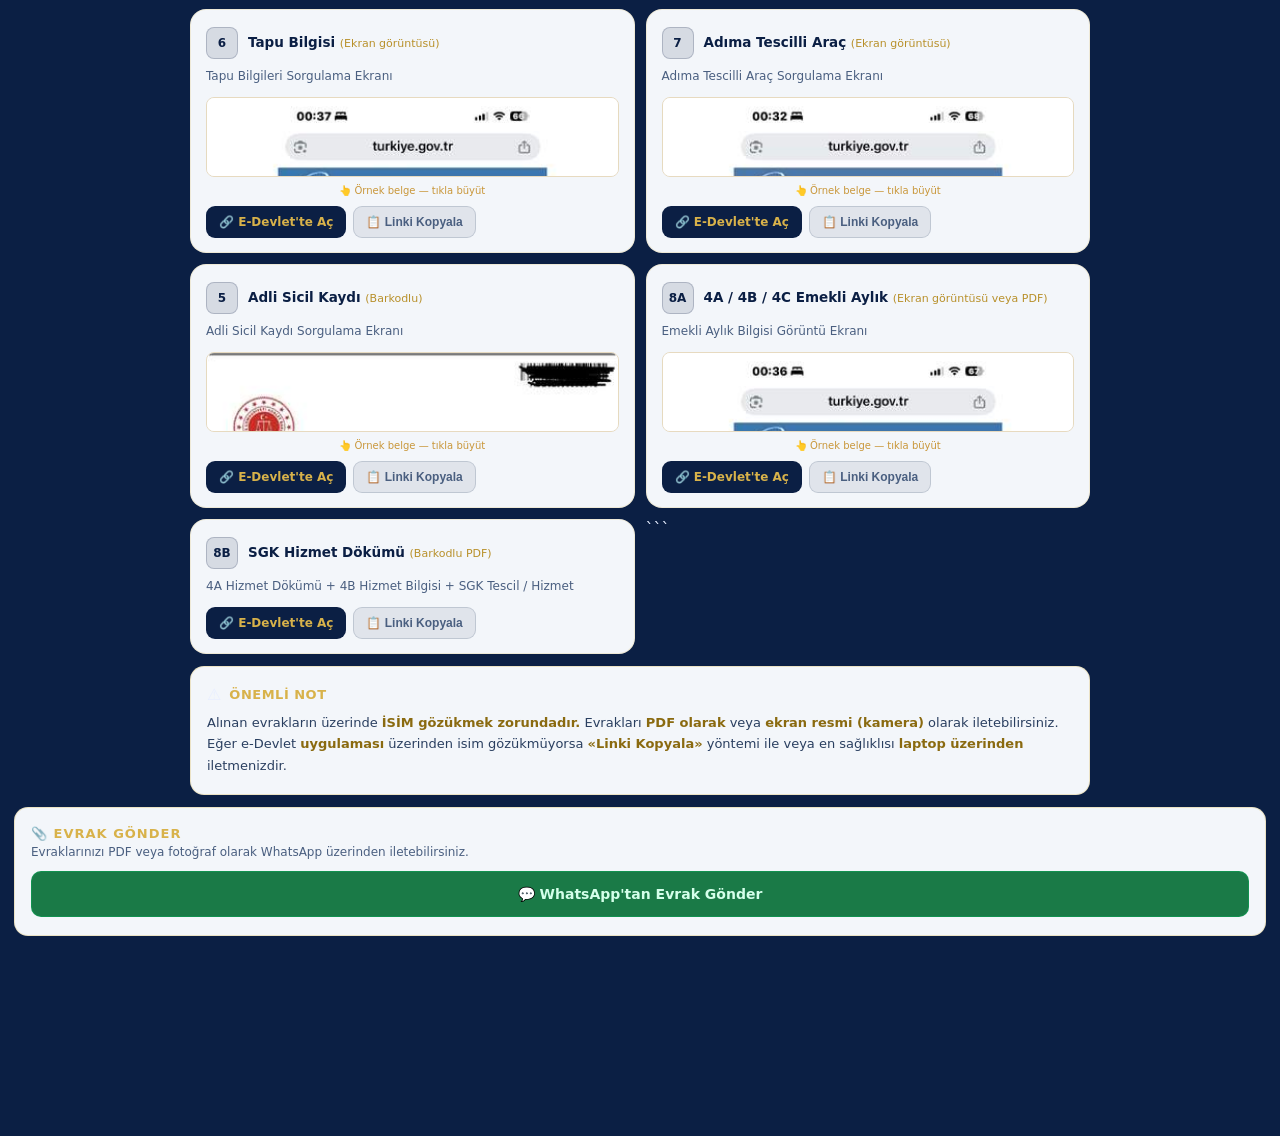
==== commit d4c088a5: "evrak-talebi: yeni tema uygulandı (#0B1F44 / #F3F6FA / #D8B24A / #7FD8FF) Ana arka plan lacivert (#0" ====
--- a/evrak-talebi.html
+++ b/evrak-talebi.html
@@ -7,64 +7,65 @@
 <title>KREDİZMİR | E-Devlet Evrak Portalı</title>
 <style>
 *,*::before,*::after{box-sizing:border-box;margin:0;padding:0}
-body{font-family:system-ui,-apple-system,sans-serif;background:#060f1e;color:#e8eeff;min-height:100vh;padding:24px 14px 120px}
+body{font-family:system-ui,-apple-system,sans-serif;background:#0B1F44;color:#e8eeff;min-height:100vh;padding:24px 14px 120px}
 .wrap{max-width:900px;margin:0 auto}
-header{text-align:center;padding:32px 20px 28px;margin-bottom:18px;border:1px solid rgba(201,151,58,.35);border-radius:18px;background:linear-gradient(160deg,rgba(255,255,255,.06),rgba(255,255,255,.02));position:relative}
-header::before{content:'';position:absolute;top:0;left:50%;transform:translateX(-50%);width:50%;height:1px;background:linear-gradient(90deg,transparent,#c9973a,transparent)}
+header{text-align:center;padding:32px 20px 28px;margin-bottom:18px;border:1px solid rgba(216,178,74,.35);border-radius:18px;background:linear-gradient(160deg,rgba(255,255,255,.06),rgba(255,255,255,.02));position:relative}
+header::before{content:'';position:absolute;top:0;left:50%;transform:translateX(-50%);width:50%;height:1px;background:linear-gradient(90deg,transparent,#D8B24A,transparent)}
 .logo-badge{display:inline-flex;align-items:center;gap:10px;margin-bottom:14px}
-.logo-icon{width:48px;height:48px;border-radius:50%;background:linear-gradient(135deg,#1a3a6e,#0d2145);border:2px solid rgba(201,151,58,.5);display:flex;align-items:center;justify-content:center;font-size:22px}
-.logo-name{font-size:15px;font-weight:700;letter-spacing:3px;color:#c9973a;text-transform:uppercase}
+.logo-icon{width:48px;height:48px;border-radius:50%;background:linear-gradient(135deg,#1a3a6e,#0d2145);border:2px solid rgba(216,178,74,.5);display:flex;align-items:center;justify-content:center;font-size:22px}
+.logo-name{font-size:15px;font-weight:700;letter-spacing:3px;color:#D8B24A;text-transform:uppercase}
 h1{font-size:clamp(20px,4vw,28px);font-weight:700;line-height:1.3;margin-bottom:10px}
-h1 span{color:#e8c47a}
+h1 span{color:#D8B24A}
 .sub{color:#8fa8cc;font-size:13.5px;line-height:1.6;max-width:540px;margin:0 auto}
 .grid{display:grid;grid-template-columns:repeat(2,1fr);gap:11px;margin-bottom:12px}
 @media(max-width:600px){.grid{grid-template-columns:1fr}}
-.card{padding:17px 15px 14px;border-radius:16px;border:1px solid rgba(255,255,255,.07);background:linear-gradient(150deg,rgba(255,255,255,.05),rgba(255,255,255,.015));transition:border-color .2s,transform .15s}
-.card:hover{border-color:rgba(201,151,58,.3);transform:translateY(-2px)}
-.card.hl{border-color:rgba(201,151,58,.4);background:linear-gradient(150deg,rgba(201,151,58,.09),rgba(201,151,58,.03))}
+.card{padding:17px 15px 14px;border-radius:16px;border:1px solid rgba(216,178,74,.2);background:#F3F6FA;transition:border-color .2s,transform .15s}
+.card:hover{border-color:#D8B24A;transform:translateY(-2px)}
+.card.hl{border-color:rgba(216,178,74,.5);background:#F3F6FA}
 .card-top{display:flex;align-items:center;gap:10px;margin-bottom:8px}
-.num{min-width:32px;height:32px;border-radius:8px;background:rgba(58,123,213,.25);border:1px solid rgba(58,123,213,.4);display:flex;align-items:center;justify-content:center;font-size:12px;font-weight:700;color:#7ab0f0;flex-shrink:0}
-.card.hl .num{background:rgba(201,151,58,.2);border-color:rgba(201,151,58,.4);color:#e8c47a}
-.card-title{font-size:13.5px;font-weight:600;color:#d6e4ff;line-height:1.3}
-.card-desc{font-size:12px;color:#6a8aaa;margin-bottom:12px;line-height:1.5}
+.num{min-width:32px;height:32px;border-radius:8px;background:rgba(11,31,68,.12);border:1px solid rgba(11,31,68,.2);display:flex;align-items:center;justify-content:center;font-size:12px;font-weight:700;color:#0B1F44;flex-shrink:0}
+.card.hl .num{background:rgba(216,178,74,.2);border-color:rgba(216,178,74,.4);color:#8a6a10}
+.card-title{font-size:13.5px;font-weight:600;color:#0B1F44;line-height:1.3}
+.card-desc{font-size:12px;color:#4a5f80;margin-bottom:12px;line-height:1.5}
+.card-title span{color:#b8902a !important}
 .btnrow{display:flex;gap:7px;flex-wrap:wrap}
-.btn{display:inline-flex;align-items:center;gap:5px;padding:8px 12px;border-radius:9px;font-size:12px;font-weight:600;cursor:pointer;text-decoration:none;border:none;transition:opacity .15s,transform .1s;white-space:nowrap}
+.btn{display:inline-flex;align-items:center;gap:5px;padding:8px 12px;border-radius:9px;font-size:12px;font-weight:600;cursor:pointer;text-decoration:none;border:none;transition:all .15s;white-space:nowrap}
 .btn:active{transform:scale(.97)}
-.btn-open{background:#1a3a6e;color:#90bfff;border:1px solid rgba(58,123,213,.4)}
-.btn-open:hover{background:#1e4480}
-.btn-copy{background:rgba(255,255,255,.07);color:#9ab8d8;border:1px solid rgba(255,255,255,.1);cursor:pointer}
-.btn-copy:hover{background:rgba(255,255,255,.12)}
-.note{padding:18px 16px;border-radius:14px;margin-bottom:12px;border:1px solid rgba(201,151,58,.3);background:rgba(201,151,58,.06)}
+.btn-open{background:#0B1F44;color:#D8B24A;border:1px solid rgba(11,31,68,.3)}
+.btn-open:hover{color:#7FD8FF;border-color:#7FD8FF;background:#0d2450}
+.btn-copy{background:rgba(11,31,68,.08);color:#4a5f80;border:1px solid rgba(11,31,68,.15);cursor:pointer}
+.btn-copy:hover{background:rgba(11,31,68,.15);color:#7FD8FF}
+.note{padding:18px 16px;border-radius:14px;margin-bottom:12px;border:1px solid rgba(216,178,74,.3);background:#F3F6FA}
 .note-head{display:flex;align-items:center;gap:8px;margin-bottom:8px}
-.note-head span{font-size:13px;font-weight:700;letter-spacing:.5px;color:#c9973a;text-transform:uppercase}
-.note p{font-size:13px;line-height:1.65;color:#c8d8f0}
-.note strong{color:#e8c47a}
-.bar{position:fixed;bottom:0;left:0;right:0;padding:12px 16px 14px;background:rgba(5,12,28,.97);border-top:1px solid rgba(201,151,58,.25);z-index:100}
+.note-head span{font-size:13px;font-weight:700;letter-spacing:.5px;color:#D8B24A;text-transform:uppercase}
+.note p{font-size:13px;line-height:1.65;color:#2a3f60}
+.note strong{color:#8a6a10}
+.bar{position:fixed;bottom:0;left:0;right:0;padding:12px 16px 14px;background:rgba(5,12,28,.97);border-top:1px solid rgba(216,178,74,.25);z-index:100}
 .bar-inner{max-width:900px;margin:0 auto;display:flex;align-items:center;justify-content:space-between;gap:12px;flex-wrap:wrap}
 .bar-note{font-size:12px;color:#7a9ab8;line-height:1.5}
 .bar-note strong{color:#c0d4ee;display:block;margin-bottom:2px}
 .bar-btns{display:flex;gap:8px;flex-shrink:0}
 .btn-copy-all{background:rgba(255,255,255,.08);color:#c0d4ee;border:1px solid rgba(255,255,255,.15);padding:10px 16px;font-size:13px}
 .btn-wa{background:#1a7a47;color:#d4ffea;border:1px solid rgba(0,200,100,.3);padding:10px 16px;font-size:13px}
-.upload-section{margin:0 0 80px;padding:18px 16px;background:rgba(255,255,255,.03);border:1px solid rgba(201,151,58,.3);border-radius:14px}
-.upload-title{font-size:13px;font-weight:700;letter-spacing:1px;color:#c9973a;text-transform:uppercase;margin-bottom:4px}
-.upload-desc{font-size:12px;color:rgba(255,255,255,.45);margin-bottom:12px}
+.upload-section{margin:0 0 80px;padding:18px 16px;background:#F3F6FA;border:1px solid rgba(216,178,74,.3);border-radius:14px}
+.upload-title{font-size:13px;font-weight:700;letter-spacing:1px;color:#D8B24A;text-transform:uppercase;margin-bottom:4px}
+.upload-desc{font-size:12px;color:#4a5f80;margin-bottom:12px}
 .upload-inputs{display:flex;flex-direction:column;gap:8px;margin-bottom:10px}
-.upload-inputs input{background:rgba(255,255,255,.06);border:1px solid rgba(255,255,255,.1);border-radius:8px;padding:10px 12px;color:#e8e4d8;font-size:13px;font-family:inherit;outline:none}
-.upload-inputs input:focus{border-color:rgba(201,151,58,.5)}
-.upload-zone{border:1.5px dashed rgba(201,151,58,.4);border-radius:10px;padding:22px 16px;text-align:center;cursor:pointer;transition:.2s;font-size:13px;color:rgba(255,255,255,.4);margin-bottom:8px}
-.upload-zone:hover,.upload-zone.drag-over{border-color:#c9973a;background:rgba(201,151,58,.06);color:#c9973a}
+.upload-inputs input{background:#fff;border:1px solid rgba(11,31,68,.15);border-radius:8px;padding:10px 12px;color:#0B1F44;font-size:13px;font-family:inherit;outline:none}
+.upload-inputs input:focus{border-color:#D8B24A}
+.upload-zone{border:1.5px dashed rgba(216,178,74,.4);border-radius:10px;padding:22px 16px;text-align:center;cursor:pointer;transition:.2s;font-size:13px;color:#4a5f80;margin-bottom:8px}
+.upload-zone:hover,.upload-zone.drag-over{border-color:#D8B24A;background:rgba(216,178,74,.06);color:#D8B24A}
 .file-list{display:flex;flex-direction:column;gap:5px;margin-bottom:10px}
-.file-item{display:flex;justify-content:space-between;align-items:center;background:rgba(255,255,255,.05);border-radius:7px;padding:7px 10px;font-size:12px;color:#b8d4ee}
-.file-item span{color:rgba(255,255,255,.35);font-size:11px}
-.btn-upload{width:100%;padding:12px;background:#c9973a;border:none;border-radius:9px;color:#0d1b2e;font-size:13px;font-weight:700;cursor:pointer;font-family:inherit;transition:.2s}
-.btn-upload:hover{background:#e0a840}
+.file-item{display:flex;justify-content:space-between;align-items:center;background:rgba(11,31,68,.05);border-radius:7px;padding:7px 10px;font-size:12px;color:#0B1F44}
+.file-item span{color:#4a5f80;font-size:11px}
+.btn-upload{width:100%;padding:12px;background:#D8B24A;border:none;border-radius:9px;color:#0B1F44;font-size:13px;font-weight:700;cursor:pointer;font-family:inherit;transition:.2s}
+.btn-upload:hover{background:#e8c45a}
 .btn-upload:disabled{opacity:.5;cursor:default}
 .upload-status{margin-top:10px;font-size:13px;font-weight:600;text-align:center;display:none}
-.upload-status.ok{color:#4caf50;display:block}
+.upload-status.ok{color:#1a7a47;display:block}
 .upload-status.err{color:#e05050;display:block}
 .size-warn{font-size:11px;color:#e08050;margin-bottom:8px;display:none}
-.toast{position:fixed;bottom:90px;left:50%;transform:translateX(-50%) translateY(10px);background:#1a3a6e;color:#a8d4ff;border:1px solid rgba(58,123,213,.4);padding:9px 20px;border-radius:30px;font-size:13px;font-weight:600;opacity:0;pointer-events:none;transition:all .25s;white-space:nowrap;z-index:200}
+.toast{position:fixed;bottom:90px;left:50%;transform:translateX(-50%) translateY(10px);background:#0B1F44;color:#D8B24A;border:1px solid rgba(216,178,74,.4);padding:9px 20px;border-radius:30px;font-size:13px;font-weight:600;opacity:0;pointer-events:none;transition:all .25s;white-space:nowrap;z-index:200}
 .toast.show{opacity:1;transform:translateX(-50%) translateY(0)}
 </style>
 </head>
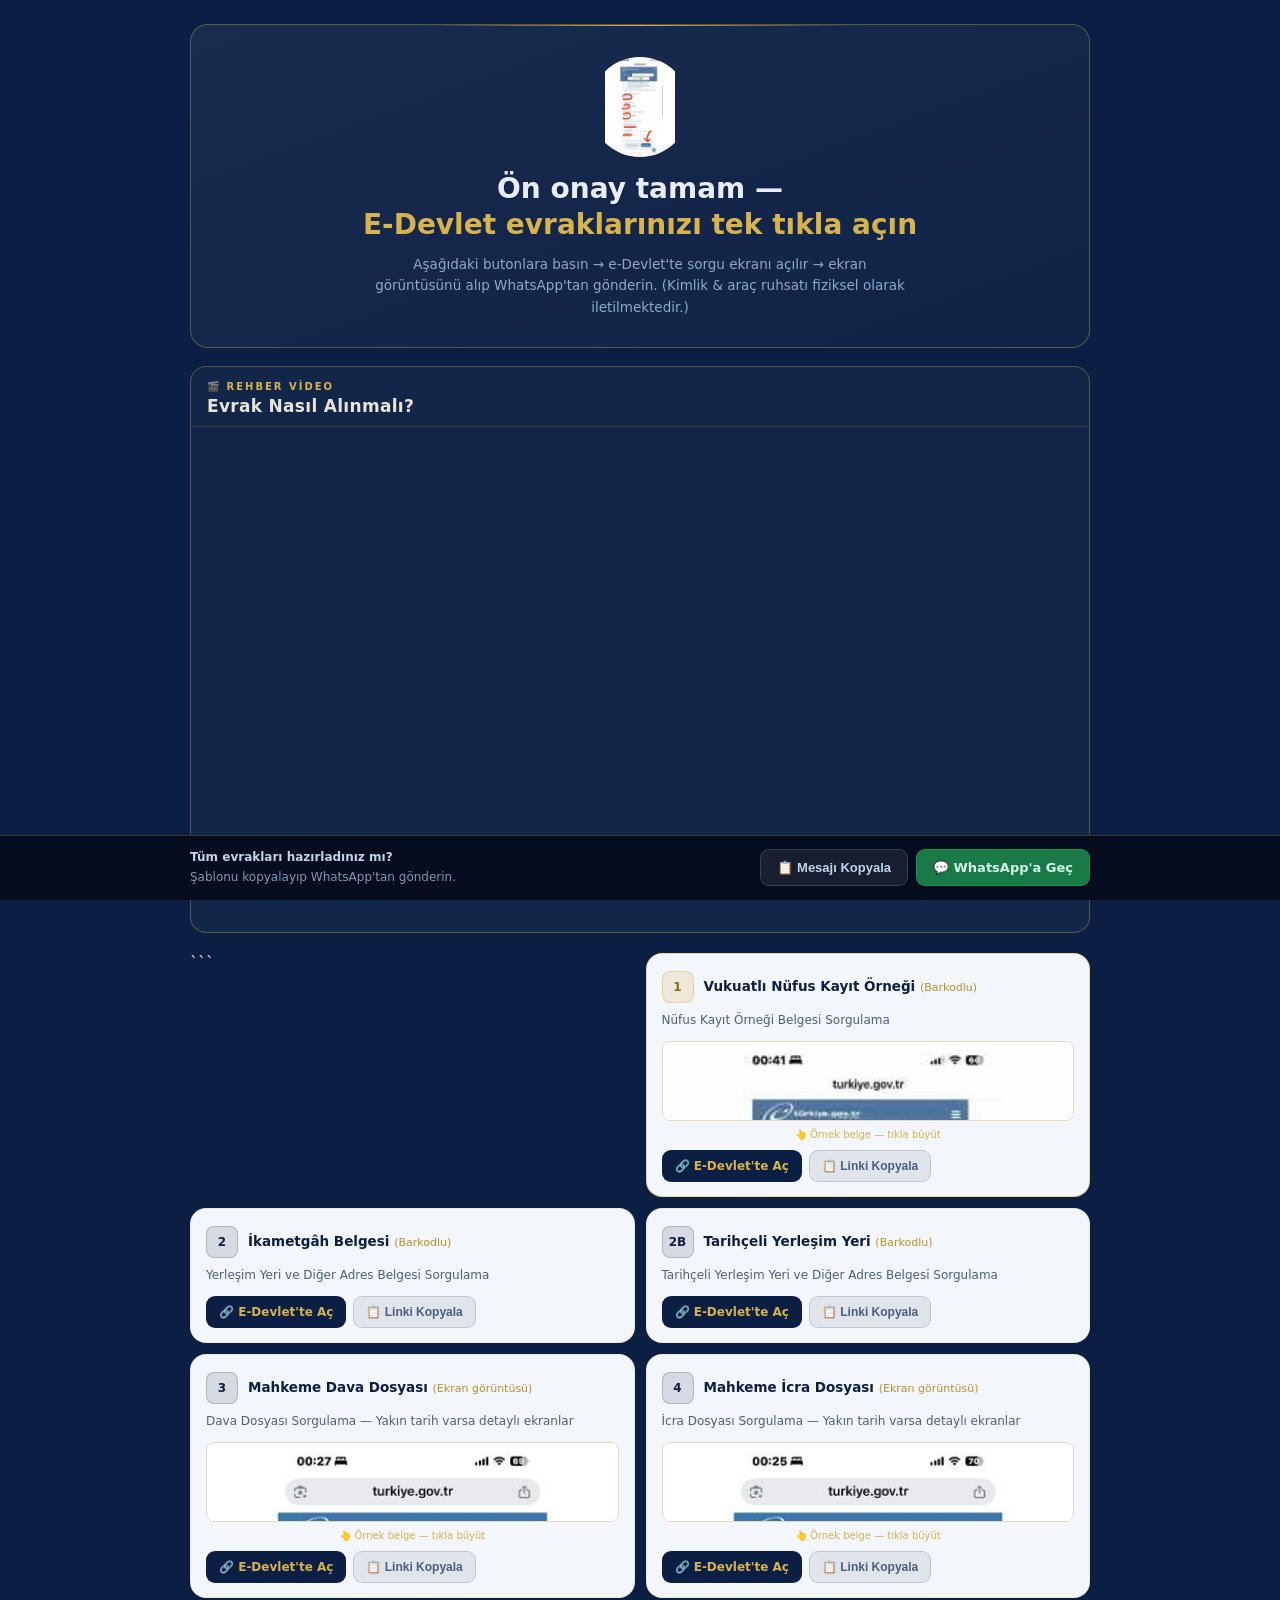
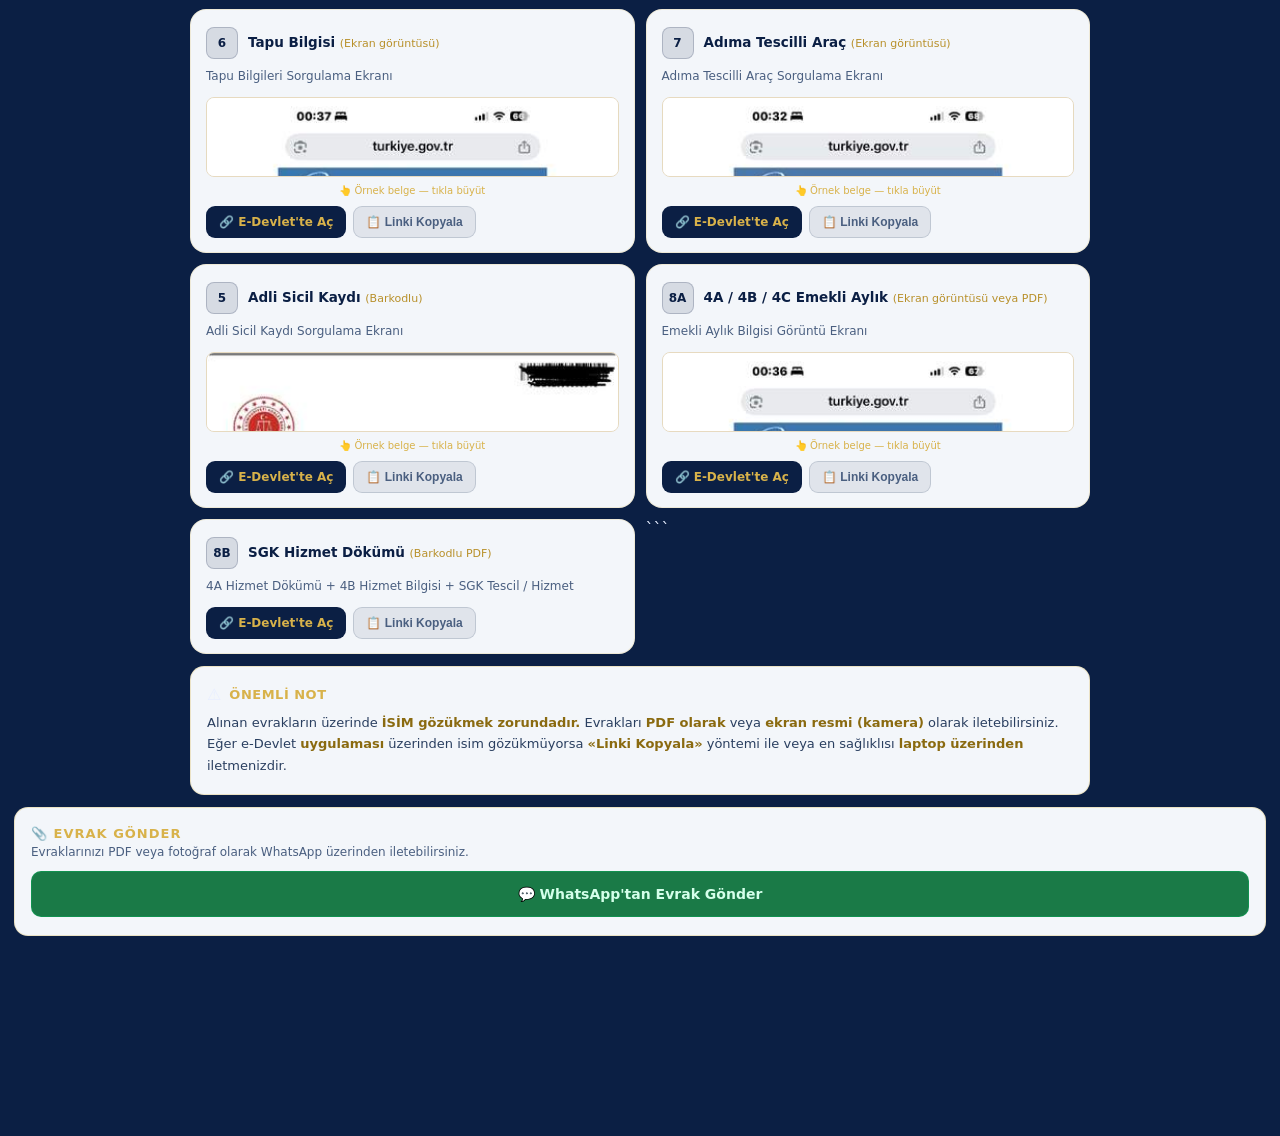
==== commit 1daadfed: "evrak-talebi: inline stil renklerini de yeni temaya güncelle #c9973a → #D8B24A, #e8c47a → #b8902a — " ====
--- a/evrak-talebi.html
+++ b/evrak-talebi.html
@@ -82,7 +82,7 @@
 
   <div style="margin-bottom:20px;border:1px solid rgba(201,151,58,.4);border-radius:16px;overflow:hidden;background:rgba(255,255,255,.03);">
     <div style="padding:14px 16px 10px;border-bottom:1px solid rgba(201,151,58,.2);">
-      <div style="font-size:10px;font-weight:700;letter-spacing:2px;text-transform:uppercase;color:#c9973a;margin-bottom:4px;">🎬 Rehber Video</div>
+      <div style="font-size:10px;font-weight:700;letter-spacing:2px;text-transform:uppercase;color:#D8B24A;margin-bottom:4px;">🎬 Rehber Video</div>
       <div style="font-size:17px;font-weight:700;color:#e8e4d8;letter-spacing:.3px;">Evrak Nasıl Alınmalı?</div>
     </div>
     <div style="position:relative;width:100%;padding-bottom:56.25%;">
@@ -99,11 +99,11 @@
 
 ```
 <div class="card hl">
-  <div class="card-top"><div class="num">1</div><div class="card-title">Vukuatlı Nüfus Kayıt Örneği <span style="color:#e8c47a;font-weight:400;font-size:11px">(Barkodlu)</span></div></div>
+  <div class="card-top"><div class="num">1</div><div class="card-title">Vukuatlı Nüfus Kayıt Örneği <span style="color:#b8902a;font-weight:400;font-size:11px">(Barkodlu)</span></div></div>
   <p class="card-desc">Nüfus Kayıt Örneği Belgesi Sorgulama</p>
   <div style="margin-bottom:10px;cursor:pointer;" onclick="this.querySelector('img').style.height=this.querySelector('img').style.height==='auto'?'80px':'auto'">
     <img src="[data-uri]" alt="Örnek Belge" style="width:100%;height:80px;object-fit:cover;object-position:top;border-radius:8px;border:1px solid rgba(201,151,58,.3);transition:height .3s;">
-    <div style="font-size:10px;color:#c9973a;text-align:center;margin-top:4px;">👆 Örnek belge — tıkla büyüt</div>
+    <div style="font-size:10px;color:#D8B24A;text-align:center;margin-top:4px;">👆 Örnek belge — tıkla büyüt</div>
   </div>
   <div class="btnrow">
     <a class="btn btn-open" href="https://www.turkiye.gov.tr/nvi-nufus-kayit-ornegi-belgesi-sorgulama" target="_blank" rel="noopener">🔗 E-Devlet'te Aç</a>
@@ -112,7 +112,7 @@
 </div>
 
 <div class="card">
-  <div class="card-top"><div class="num">2</div><div class="card-title">İkametgâh Belgesi <span style="color:#e8c47a;font-weight:400;font-size:11px">(Barkodlu)</span></div></div>
+  <div class="card-top"><div class="num">2</div><div class="card-title">İkametgâh Belgesi <span style="color:#b8902a;font-weight:400;font-size:11px">(Barkodlu)</span></div></div>
   <p class="card-desc">Yerleşim Yeri ve Diğer Adres Belgesi Sorgulama</p>
   <div class="btnrow">
     <a class="btn btn-open" href="https://www.turkiye.gov.tr/nvi-yerlesim-yeri-ve-diger-adres-belgesi-sorgulama" target="_blank" rel="noopener">🔗 E-Devlet'te Aç</a>
@@ -121,7 +121,7 @@
 </div>
 
 <div class="card">
-  <div class="card-top"><div class="num">2B</div><div class="card-title">Tarihçeli Yerleşim Yeri <span style="color:#e8c47a;font-weight:400;font-size:11px">(Barkodlu)</span></div></div>
+  <div class="card-top"><div class="num">2B</div><div class="card-title">Tarihçeli Yerleşim Yeri <span style="color:#b8902a;font-weight:400;font-size:11px">(Barkodlu)</span></div></div>
   <p class="card-desc">Tarihçeli Yerleşim Yeri ve Diğer Adres Belgesi Sorgulama</p>
   <div class="btnrow">
     <a class="btn btn-open" href="https://www.turkiye.gov.tr/nvi-tarihceli-yerlesim-yeri-ve-diger-adres-belgesi-sorgulama" target="_blank" rel="noopener">🔗 E-Devlet'te Aç</a>
@@ -130,11 +130,11 @@
 </div>
 
 <div class="card">
-  <div class="card-top"><div class="num">3</div><div class="card-title">Mahkeme Dava Dosyası <span style="color:#e8c47a;font-weight:400;font-size:11px">(Ekran görüntüsü)</span></div></div>
+  <div class="card-top"><div class="num">3</div><div class="card-title">Mahkeme Dava Dosyası <span style="color:#b8902a;font-weight:400;font-size:11px">(Ekran görüntüsü)</span></div></div>
   <p class="card-desc">Dava Dosyası Sorgulama — Yakın tarih varsa detaylı ekranlar</p>
   <div style="margin-bottom:10px;cursor:pointer;" onclick="this.querySelector('img').style.height=this.querySelector('img').style.height==='auto'?'80px':'auto'">
     <img src="[data-uri]" alt="Örnek Belge" style="width:100%;height:80px;object-fit:cover;object-position:top;border-radius:8px;border:1px solid rgba(201,151,58,.3);transition:height .3s;" title="Örneği görmek için tıkla">
-    <div style="font-size:10px;color:#c9973a;text-align:center;margin-top:4px;">👆 Örnek belge — tıkla büyüt</div>
+    <div style="font-size:10px;color:#D8B24A;text-align:center;margin-top:4px;">👆 Örnek belge — tıkla büyüt</div>
   </div>
   <div class="btnrow">
     <a class="btn btn-open" href="https://www.turkiye.gov.tr/davalarim" target="_blank" rel="noopener">🔗 E-Devlet'te Aç</a>
@@ -143,11 +143,11 @@
 </div>
 
 <div class="card">
-  <div class="card-top"><div class="num">4</div><div class="card-title">Mahkeme İcra Dosyası <span style="color:#e8c47a;font-weight:400;font-size:11px">(Ekran görüntüsü)</span></div></div>
+  <div class="card-top"><div class="num">4</div><div class="card-title">Mahkeme İcra Dosyası <span style="color:#b8902a;font-weight:400;font-size:11px">(Ekran görüntüsü)</span></div></div>
   <p class="card-desc">İcra Dosyası Sorgulama — Yakın tarih varsa detaylı ekranlar</p>
   <div style="margin-bottom:10px;cursor:pointer;" onclick="this.querySelector('img').style.height=this.querySelector('img').style.height==='auto'?'80px':'auto'">
     <img src="[data-uri]" alt="Örnek Belge" style="width:100%;height:80px;object-fit:cover;object-position:top;border-radius:8px;border:1px solid rgba(201,151,58,.3);transition:height .3s;" title="Örneği görmek için tıkla">
-    <div style="font-size:10px;color:#c9973a;text-align:center;margin-top:4px;">👆 Örnek belge — tıkla büyüt</div>
+    <div style="font-size:10px;color:#D8B24A;text-align:center;margin-top:4px;">👆 Örnek belge — tıkla büyüt</div>
   </div>
   <div class="btnrow">
     <a class="btn btn-open" href="https://www.turkiye.gov.tr/adalet-icra-dosyasi-sorgulama" target="_blank" rel="noopener">🔗 E-Devlet'te Aç</a>
@@ -156,11 +156,11 @@
 </div>
 
 <div class="card">
-  <div class="card-top"><div class="num">6</div><div class="card-title">Tapu Bilgisi <span style="color:#e8c47a;font-weight:400;font-size:11px">(Ekran görüntüsü)</span></div></div>
+  <div class="card-top"><div class="num">6</div><div class="card-title">Tapu Bilgisi <span style="color:#b8902a;font-weight:400;font-size:11px">(Ekran görüntüsü)</span></div></div>
   <p class="card-desc">Tapu Bilgileri Sorgulama Ekranı</p>
   <div style="margin-bottom:10px;cursor:pointer;" onclick="this.querySelector('img').style.height=this.querySelector('img').style.height==='auto'?'80px':'auto'">
     <img src="[data-uri]" alt="Örnek Belge" style="width:100%;height:80px;object-fit:cover;object-position:top;border-radius:8px;border:1px solid rgba(201,151,58,.3);transition:height .3s;">
-    <div style="font-size:10px;color:#c9973a;text-align:center;margin-top:4px;">👆 Örnek belge — tıkla büyüt</div>
+    <div style="font-size:10px;color:#D8B24A;text-align:center;margin-top:4px;">👆 Örnek belge — tıkla büyüt</div>
   </div>
   <div class="btnrow">
     <a class="btn btn-open" href="https://www.turkiye.gov.tr/tapu-bilgileri-sorgulama" target="_blank" rel="noopener">🔗 E-Devlet'te Aç</a>
@@ -169,11 +169,11 @@
 </div>
 
 <div class="card">
-  <div class="card-top"><div class="num">7</div><div class="card-title">Adıma Tescilli Araç <span style="color:#e8c47a;font-weight:400;font-size:11px">(Ekran görüntüsü)</span></div></div>
+  <div class="card-top"><div class="num">7</div><div class="card-title">Adıma Tescilli Araç <span style="color:#b8902a;font-weight:400;font-size:11px">(Ekran görüntüsü)</span></div></div>
   <p class="card-desc">Adıma Tescilli Araç Sorgulama Ekranı</p>
   <div style="margin-bottom:10px;cursor:pointer;" onclick="this.querySelector('img').style.height=this.querySelector('img').style.height==='auto'?'80px':'auto'">
     <img src="[data-uri]" alt="Örnek Belge" style="width:100%;height:80px;object-fit:cover;object-position:top;border-radius:8px;border:1px solid rgba(201,151,58,.3);transition:height .3s;">
-    <div style="font-size:10px;color:#c9973a;text-align:center;margin-top:4px;">👆 Örnek belge — tıkla büyüt</div>
+    <div style="font-size:10px;color:#D8B24A;text-align:center;margin-top:4px;">👆 Örnek belge — tıkla büyüt</div>
   </div>
   <div class="btnrow">
     <a class="btn btn-open" href="https://www.turkiye.gov.tr/emniyet-adima-tescilli-arac-sorgulama" target="_blank" rel="noopener">🔗 E-Devlet'te Aç</a>
@@ -182,11 +182,11 @@
 </div>
 
 <div class="card">
-  <div class="card-top"><div class="num">5</div><div class="card-title">Adli Sicil Kaydı <span style="color:#e8c47a;font-weight:400;font-size:11px">(Barkodlu)</span></div></div>
+  <div class="card-top"><div class="num">5</div><div class="card-title">Adli Sicil Kaydı <span style="color:#b8902a;font-weight:400;font-size:11px">(Barkodlu)</span></div></div>
   <p class="card-desc">Adli Sicil Kaydı Sorgulama Ekranı</p>
   <div style="margin-bottom:10px;cursor:pointer;" onclick="this.querySelector('img').style.height=this.querySelector('img').style.height==='auto'?'80px':'auto'">
     <img src="[data-uri]" alt="Örnek Belge" style="width:100%;height:80px;object-fit:cover;object-position:top;border-radius:8px;border:1px solid rgba(201,151,58,.3);transition:height .3s;" title="Örneği görmek için tıkla">
-    <div style="font-size:10px;color:#c9973a;text-align:center;margin-top:4px;">👆 Örnek belge — tıkla büyüt</div>
+    <div style="font-size:10px;color:#D8B24A;text-align:center;margin-top:4px;">👆 Örnek belge — tıkla büyüt</div>
   </div>
   <div class="btnrow">
     <a class="btn btn-open" href="https://www.turkiye.gov.tr/adli-sicil-kaydi" target="_blank" rel="noopener">🔗 E-Devlet'te Aç</a>
@@ -195,11 +195,11 @@
 </div>
 
 <div class="card">
-  <div class="card-top"><div class="num">8A</div><div class="card-title">4A / 4B / 4C Emekli Aylık <span style="color:#e8c47a;font-weight:400;font-size:11px">(Ekran görüntüsü veya PDF)</span></div></div>
+  <div class="card-top"><div class="num">8A</div><div class="card-title">4A / 4B / 4C Emekli Aylık <span style="color:#b8902a;font-weight:400;font-size:11px">(Ekran görüntüsü veya PDF)</span></div></div>
   <p class="card-desc">Emekli Aylık Bilgisi Görüntü Ekranı</p>
   <div style="margin-bottom:10px;cursor:pointer;" onclick="this.querySelector('img').style.height=this.querySelector('img').style.height==='auto'?'80px':'auto'">
     <img src="[data-uri]" alt="Örnek Belge" style="width:100%;height:80px;object-fit:cover;object-position:top;border-radius:8px;border:1px solid rgba(201,151,58,.3);transition:height .3s;">
-    <div style="font-size:10px;color:#c9973a;text-align:center;margin-top:4px;">👆 Örnek belge — tıkla büyüt</div>
+    <div style="font-size:10px;color:#D8B24A;text-align:center;margin-top:4px;">👆 Örnek belge — tıkla büyüt</div>
   </div>
   <div class="btnrow">
     <a class="btn btn-open" href="https://www.turkiye.gov.tr/4a-emekli-aylik-bilgisi" target="_blank" rel="noopener">🔗 E-Devlet'te Aç</a>
@@ -208,7 +208,7 @@
 </div>
 
 <div class="card">
-  <div class="card-top"><div class="num">8B</div><div class="card-title">SGK Hizmet Dökümü <span style="color:#e8c47a;font-weight:400;font-size:11px">(Barkodlu PDF)</span></div></div>
+  <div class="card-top"><div class="num">8B</div><div class="card-title">SGK Hizmet Dökümü <span style="color:#b8902a;font-weight:400;font-size:11px">(Barkodlu PDF)</span></div></div>
   <p class="card-desc">4A Hizmet Dökümü + 4B Hizmet Bilgisi + SGK Tescil / Hizmet</p>
   <div class="btnrow">
     <a class="btn btn-open" href="https://www.turkiye.gov.tr/4a-hizmet-dokumu" target="_blank" rel="noopener">🔗 E-Devlet'te Aç</a>
